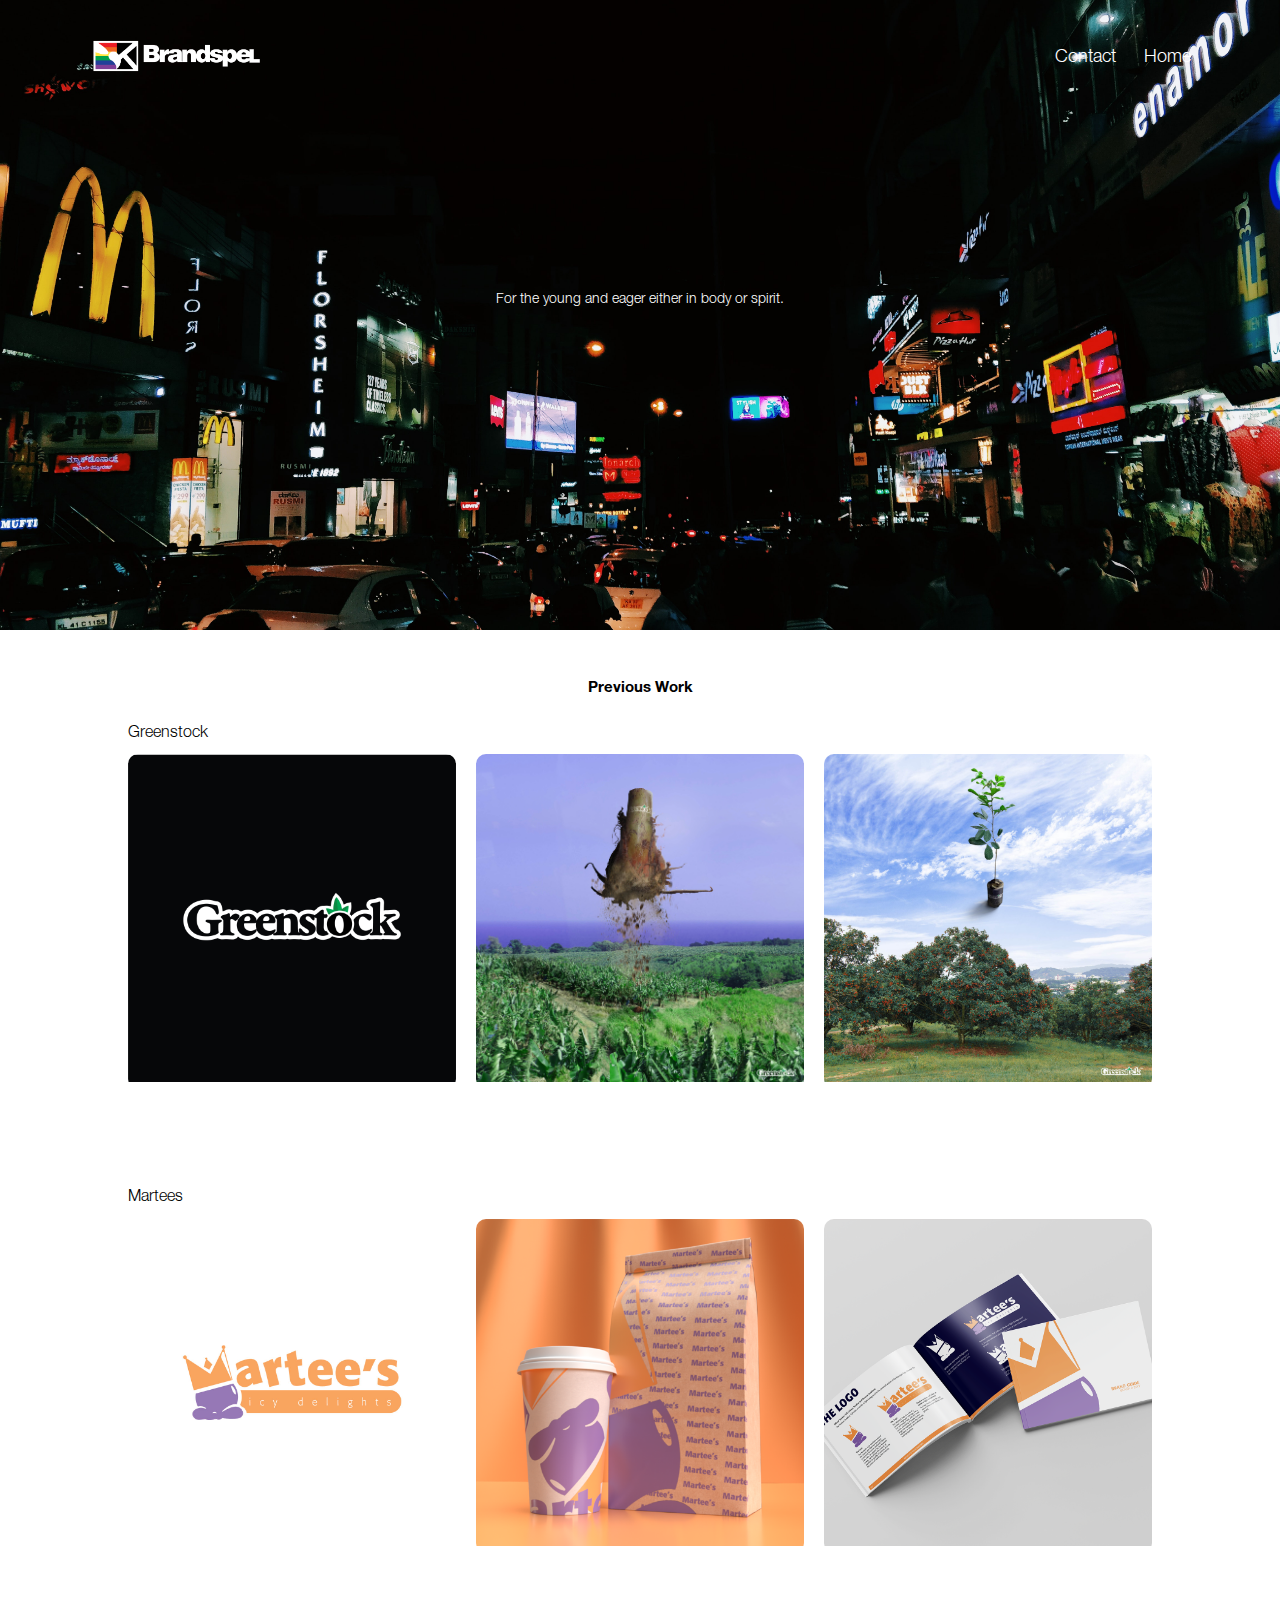
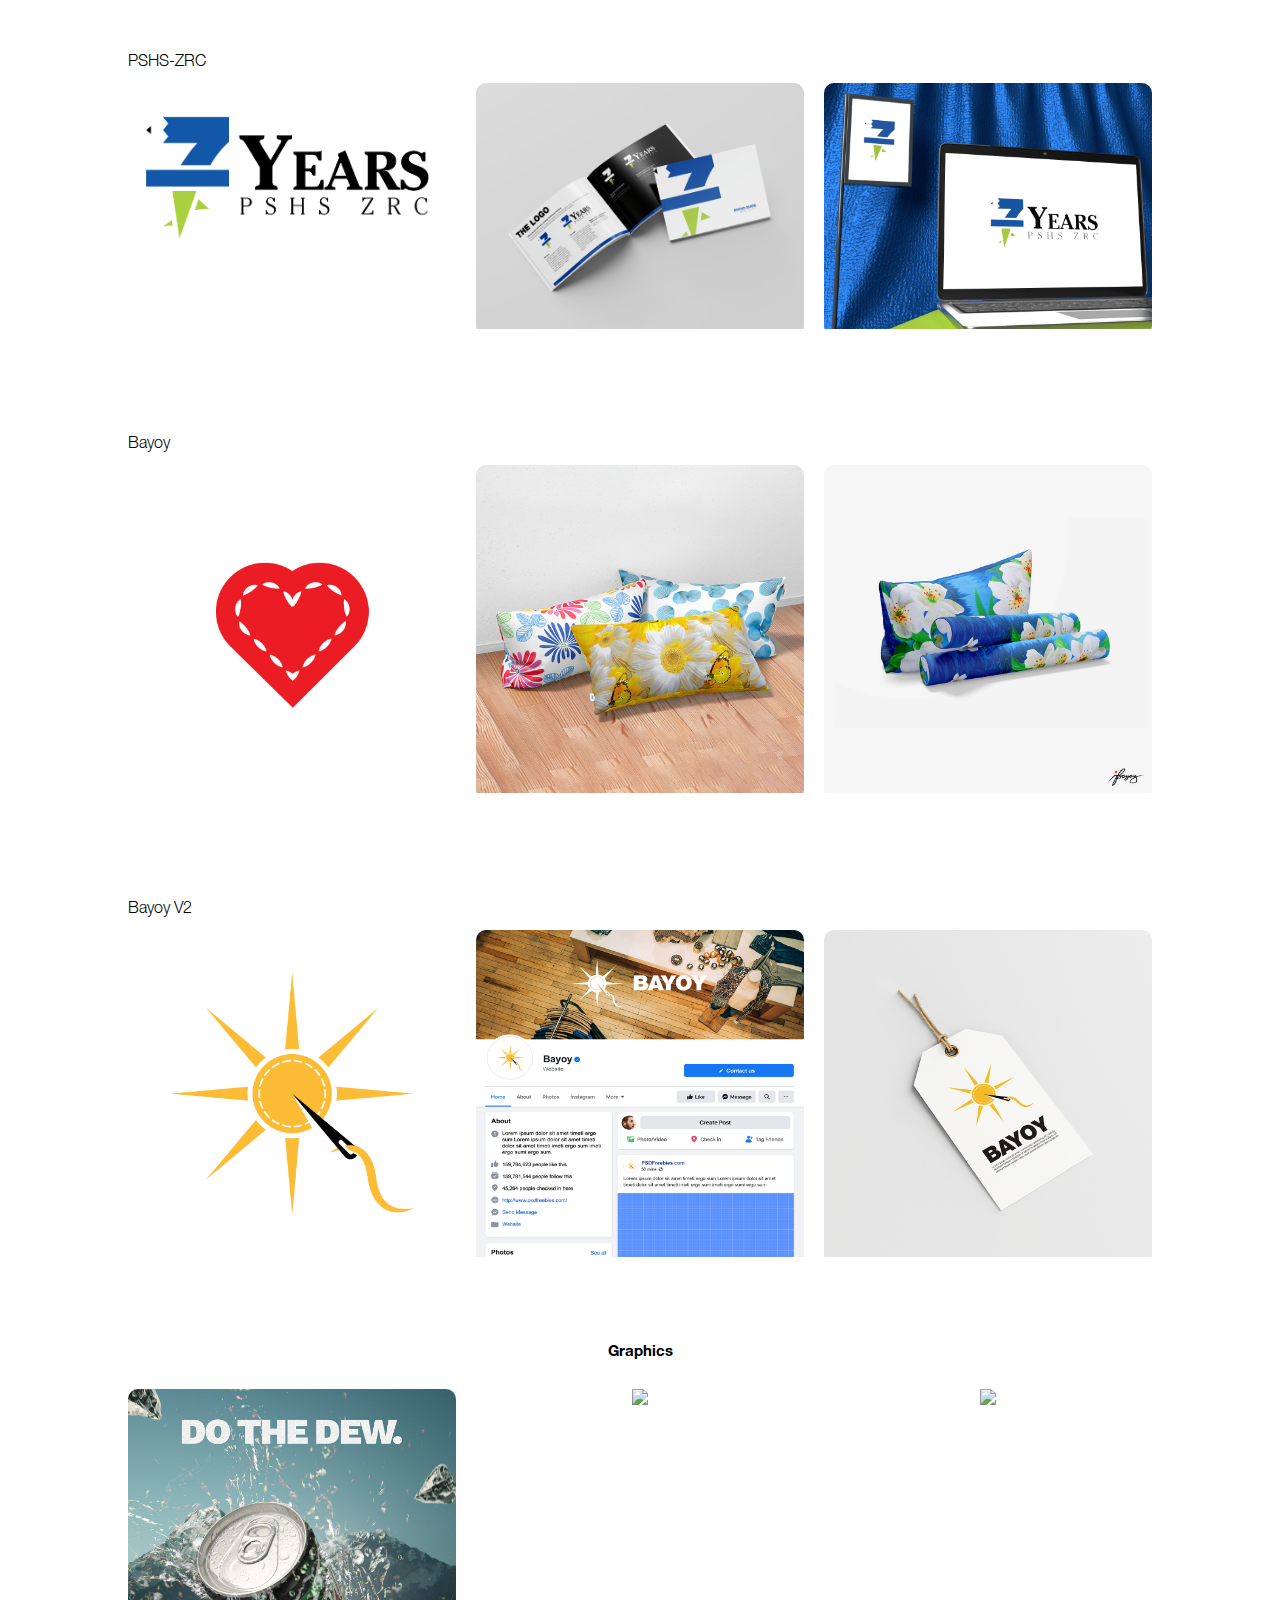
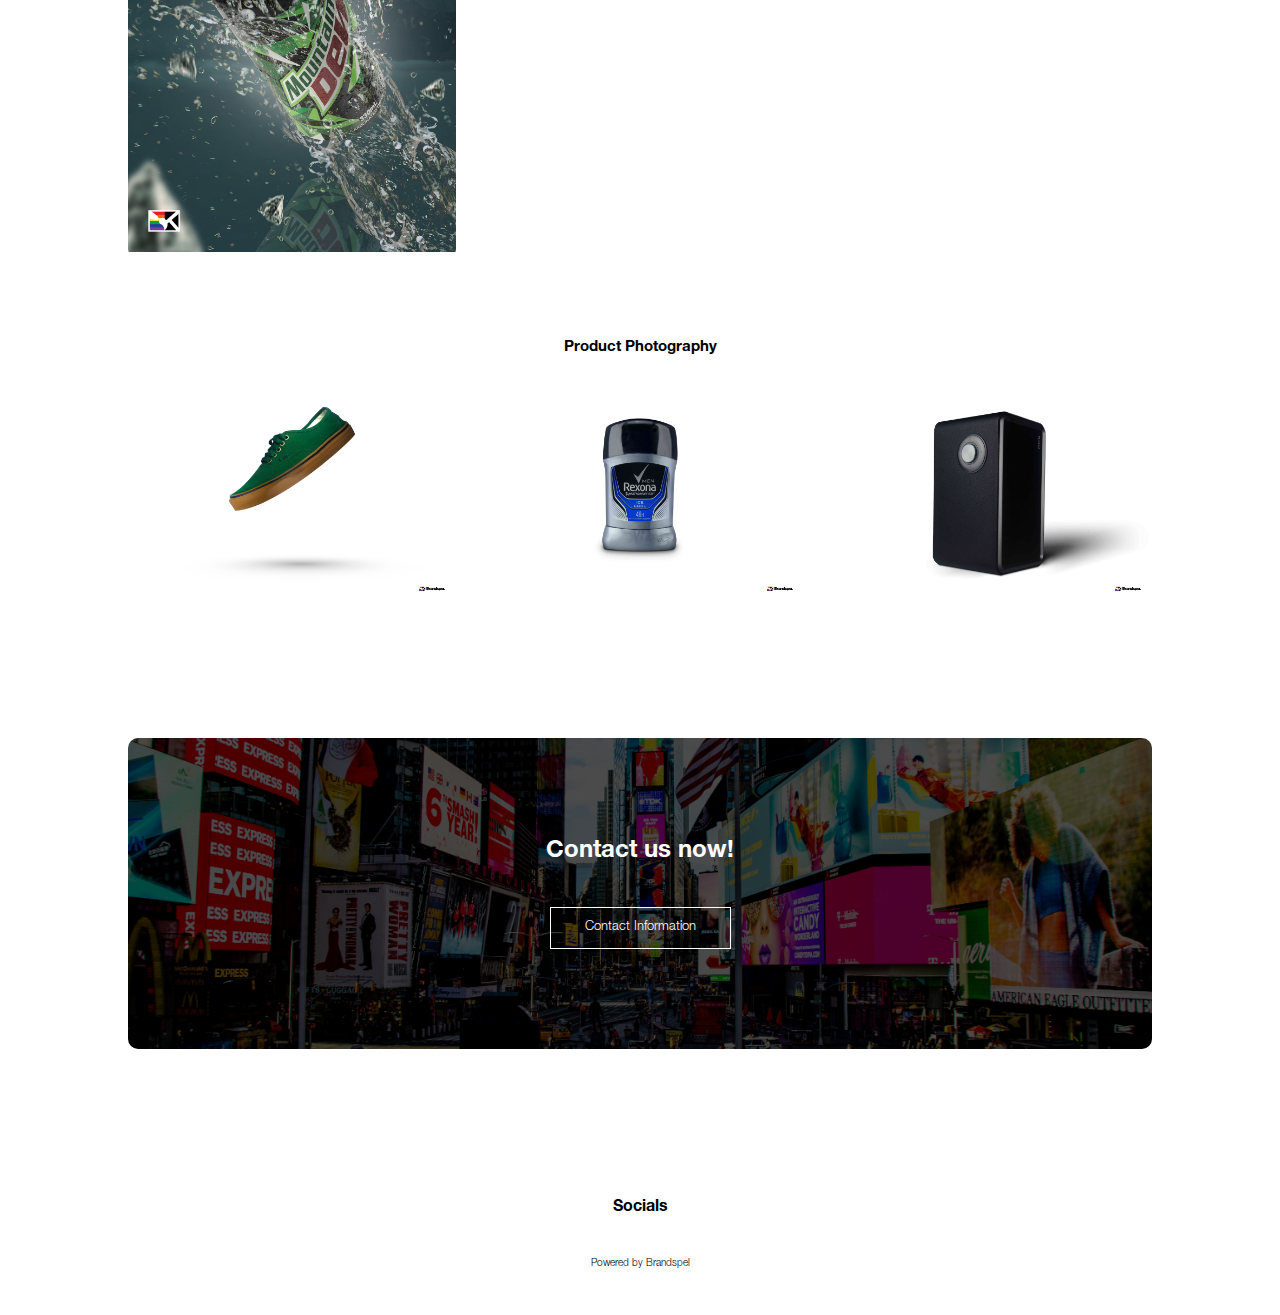
==== index.html @ d83df608 "Update index.html" ====
<!DOCTYPE html>
<html>
  <head>
    <meta name="viewport" content="with=devic e=width, initial-scale=1.0 " />
    <title>Brandspel</title>
    <link
      rel="stylesheet"
      href="https://use.fontawesome.com/releases/v5.8.1/css/all.css"
      integrity="sha384-50oBUHEmvpQ+1lW4y57PTFmhCaXp0ML5d60M1M7uH2+nqUivzIebhndOJK28anvf"
      crossorigin="anonymous"
    />

    <link
      rel="stylesheet"
      href="https://cdn.jsdelivr.net/npm/@fortawesome/fontawesome-free@5.15.4/css/fontawesome.min.css"
      integrity="sha384-jLKHWM3JRmfMU0A5x5AkjWkw/EYfGUAGagvnfryNV3F9VqM98XiIH7VBGVoxVSc7"
      crossorigin="anonymous"
    />

    <link rel="stylesheet" href="style.css" />
  </head>
  <body>
    <section class="header">
      <nav>
        <a href="index.html"><img src="images/brandspelLogo.png" alt="" /></a>

        <div class="nav-links" id="navLinks">
          <i class="fa fa-times" onclick="hideMenu()"></i>
          <ul>
            <li><a href="contact.html">Contact</a></li>
            <li><a href="index.html">Home</a></li>
          </ul>
        </div>
        <i class="fa fa-bars" onclick="showMenu()"></i>
      </nav>

      <div class="text-box">
        <p>For the young and eager either in body or spirit.</p>
      </div>
    </section>

    <section class="client">
      <h1>Previous Work</h1>

      <div class="title">Greenstock</div>

      <div class="row">
        <div class="work-col">
          <img src="images/clients/greenstock/Greenstock Logo 2-11.jpg" />
        </div>

        <div class="work-col">
          <img src="images/clients/greenstock/Untitled 1.jpg" />
          <div class="hov"></div>
        </div>

        <div class="work-col">
          <img src="images/clients/greenstock/Untitled 2.jpg" />
          <div class="hov"></div>
        </div>
      </div>
    </section>

    <!--------MARTEES--------->

    <section class="client">
      <div class="title">Martees</div>

      <div class="row">
        <div class="work-col">
          <img src="images/clients/martees/square.jpg" />
        </div>

        <div class="work-col">
          <img src="images/clients/martees/HERO-HERO-square.png" />
          <div class="hov"></div>
        </div>

        <div class="work-col">
          <img src="images/clients/martees/MARTEES_BRANDMANUAL-square.png" />
          <div class="hov"></div>
        </div>
      </div>
    </section>

    <section class="client">
      <div class="title">PSHS-ZRC</div>

      <div class="row">
        <div class="work-col">
          <img src="images/clients/pshszrc/Icon FullLockUp-15.png" />
        </div>

        <div class="work-col">
          <img src="images/clients/pshszrc/7thAniManual.png" />
          <div class="hov"></div>
        </div>

        <div class="work-col">
          <img src="images/clients/pshszrc/present-MAIN.png" />
          <div class="hov"></div>
        </div>
      </div>
    </section>

    <section class="client">
      <div class="title">Bayoy</div>

      <div class="row">
        <div class="work-col">
          <img src="images/clients/bayoy/160 x 1601.png" />
        </div>

        <div class="work-col">
          <img src="images/clients/bayoy/1.png" />
          <div class="hov"></div>
        </div>

        <div class="work-col">
          <img src="images/clients/bayoy/3.jpg" />
          <div class="hov"></div>
        </div>
      </div>
    </section>

    <section class="client">
      <div class="title">Bayoy V2</div>

      <div class="row">
        <div class="work-col">
          <img src="images/clients/bayoyv2/v2.png" />
        </div>

        <div class="work-col">
          <img src="images/clients/bayoyv2/web.png" />
          <div class="hov"></div>
        </div>

        <div class="work-col">
          <img src="images/clients/bayoyv2/tag.png" />
          <div class="hov"></div>
        </div>
      </div>
    </section>

    <section class="client">
      <h1>Graphics</h1>
      <div class="row">
        <div class="work-col">
          <img src="images/clients/posters/Mountain Dew Poster_SMALL.jpg.png" />
        </div>

        <div class="work-col">
          <img src="images/clients/posters/Neomes Poster.jpg" />
          <div class="hov"></div>
        </div>

        <div class="work-col">
          <img src="images/clients/posters/Cloud 9.png" />
          <div class="hov"></div>
        </div>
      </div>
    </section>

    <section class="client">
      <h1>Product Photography</h1>

      <div class="row">
        <div class="work-col">
          <img src="images/clients/product photography/Levis Shoes.png" />
        </div>

        <div class="work-col">
          <img src="images/clients/product photography/RexonaDeoderant.jpg" />
          <div class="hov"></div>
        </div>

        <div class="work-col">
          <img src="images/clients/product photography/Speaker.jpg" />
          <div class="hov"></div>
        </div>
      </div>
    </section>

    <!--------MARTEES--------->
    <section class="cta">
      <h2>Contact us now!</h2>
      <a href="contact.html" class="hero-btn"> Contact Information </a>
    </section>

    <!--------FOOTER--------->
    <section class="footer">
      <h4>Socials</h4>

      <div class="icons">
        <i class="fab fa-facebook"></i>
        <i class="fab fa-twitter"></i>
        <i class="fab fa-instagram"></i>
        <i class="fab fa-linkedin"></i>
      </div>
      <p>Powered by Brandspel</p>
    </section>

    <!--------JAVA SCRIPT--------->
    <script>
      var navLinks = document.getElementById("navLinks");
      function showMenu() {
        navLinks.style.right = "0px";
      }
      function hideMenu() {
        navLinks.style.right = "-200px";
      }
    </script>
  </body>
</html>
---- style.css ----
@font-face {
    font-family: 'SFPro';
    src: url(fonts/SF-Pro-Display-Ultralight.otf) format('opentype');
    font-weight: ultralight;
}

@font-face {
    font-family: 'helvetica-neue';
    src: url(fonts/helveticaneue/HelveticaNeueLTPro-Lt.otf) format('opentype');
    font-weight: light;
}

@font-face {
    font-family: 'helvetica-neue';
    src: url(fonts/helveticaneue/HelveticaNeueLTPro-Bd.otf) format('opentype');
    font-weight: bold;
}

*{
    margin: 0;
    padding: 0;
    font-family: 'helvetica-neue'; 
    
}

.header{
    min-height: 70vh;
    width: 100%;
    background-image: url(images/muskan-gohrani-yiAcnRIAO1Q-unsplash.jpg);
    background-position:center;
    background-size: cover;
    position: relative;
    font-family: 'SFPro', sans-serif;
    font-weight: ultralight;

}  

nav{
    display: flex;
    padding: 2% 6%;
    justify-content: space-between;
    align-items: center;
    
}

nav img{
     width: 200px;
}

.nav-links{
    flex: 1;
    text-align: right;
}

.nav-links ul li{
    list-style: none;
    display: inline-block;
    padding: 8px 12px;
    position: relative;
}


.nav-links ul li a{
    color: #fff;
    text-decoration: none;
    font-size: 2.0vh;
}

.nav-links ul li::after{
    content:'';
    width: 0%;
    height: 2px;
    background: #f44336;
    display: block;
    margin: auto;
    transition: 0.5s; 
}

.nav-links ul li:hover::after{  
    width: 100%; 
}

.text-box{
    width: 90%;
    position: absolute;
    top: 50%;
    left: 50%;
    transform: translate(-50%, -50%); 
    text-align: center;
    color: #fff;

}

.text-box p{
    margin: 10px 0 40px;
    font-size: 14px;
    color: #fff;
    font-family: 'helvetica-neue';
    font-weight: light;
}

.image-panels{
    width: 90%;
    position: relative;
    top: 50%;
    left: 50%;
    transform: translate(-50%, -50%); 

    font-family: 'helvetica-neue';
    font-weight: light;
    color: #fff;
}


/*------FOR SMALL DEVICES-------*/

nav .fa{
    display:none;
}
@media(max-width: 700px){ 

    .text-box p{ 
        margin: 10px 0 40px;
        font-size: 14px;
        color: #fff;
        font-weight: light;
    }

    .client h1{
        font-size: 15px;
            
    }

    .title{
        font-size: 14px;
    }
     
    .nav-links ul li{
        display: block;
    }

    .nav-links{
        position: fixed;       
        background: rgb(0, 0, 0); 
        height: 100vh;
        width: 200px; 
        top: 0;
        right: -200px;
        text-align: left;
        z-index: 2;
        transition: 0.5s;
    }

    nav .fa{
        display: block;
        color: #fff;
        margin: 10px;
        font-size: 22px;
        cursor: pointer;
    }
     
    .nav-links ul{
        padding: 30px;
        
    }

} 

.course{
    width: 80%;
    margin:auto;
    text-align: center;
    padding-top: 100px;
}

h1{
 font-size: 15px;
 font-weight: bold;   
 margin-bottom: 3vh;
}

p{
    color: #fff;
    font-size: 14px;
    font-weight: 300;
    line-height: 22px;
    padding: 10px;
}

.row{
    
    margin-top: 1%;
    display: flex;
    justify-content: space-between;
    width: 100%;

}

.course-col{
    flex-basis: 30%;
    background: #fff3f3;
    border-radius: 10px;
    margin-bottom: 6%;
    padding: 20px 12px;
    box-sizing: border-box;
}

/*
.course-col:hover{
    box-shadow: 0 0 20px 0px rgba(0, 0, 0, 0.2);
}
*/

@media(max-width: 700px){
    .row{
        flex-direction: column;

    }
}

.client{
    width:80%;
    margin: auto;
    text-align: center;
    padding-top: 50px;
    
    
}


.work-col{
    
    flex-basis: 32%;
    border-radius: 10px;
    margin-bottom: 30px;
    
    overflow: hidden; 
    vertical-align: middle;
    object-fit:scale-down;
}

.work-col img{
    
    min-height: 20vh;
    width: 100%;
    object-fit: scale-down;
    
}

.work-col img:after{
    display: block;
    padding-bottom: 100%;
}
 
.work-col:hover{
    transform:scale(1.3);
    z-index:2;
    display: block;
    box-shadow: 0 0 20px 0px rgba(0, 0, 0, 0.4);
    transition: 0.5s ease;
}


/*
.hov{
    background: transparent;
    height: 100%;
    width: 100%;
    position: absolute;
    top: 0;
    left: 0;
    transition: 0.5s ease;
}


.hov:hover{ 
    background: rgba(126, 255, 124, 0.7);
}   
*/

/*------MARTEES------*/

.martees{
    width: 80%;
    margin: auto;
    text-align: center;
    padding-top:30px;
}

.title{
    text-align:left;
    margin-top: 2%;
}

/*------CALL TO ACTION-------*/
.cta{
    margin: 100px auto;
    width: 80%;
    background-image: linear-gradient(rgba(0,0,0,0.7),rgba(0,0,0,0.7)), url(images/2.jpg);
    background-position: center;
    background-size: cover;
    border-radius: 10px;
    text-align: center;
    padding: 100px 0;
}

.cta h2{
     margin-bottom: 40px;
     padding:  0;
     color: #fff;

}

@media(max-width: 700px){
    .cta h1{
        font-size: 20px; 
    }
}

/*------FOOTER-------*/

.footer{
    width: 100%;
    text-align: center;
    padding: 30px 0;
}

.footer p{
    font-size:10px;
    color: black;
}
.footer h4{
    margin-bottom:25px;
    margin-top: 20px;
    font-weight: 600;
    color: black;
}

.hero-btn{
    display: inline-block;
    text-decoration: none;
    color: #fff;    
    border: 1px solid #fff;
    padding: 12px 34px;
    font-size: 13px;
    background:transparent;
    position: relative;
    cursor: pointer;    
}

.hero-btn:hover{
    border: 1px solid #f44336;
    background:  #f44336;
    transition: 1s;
}

 .icons .fa{
    margin: 0 13px;
    cursor: pointer;
    padding: 5px;

 }


 /* CONTACT US  */

 .contact-us{
    width: 80%;
    margin: auto;
 }

 .contact-col{
    flex-basis: 48%;
    margin-bottom: 30px;
 }

 .contact-col div{
    display: flex;
    align-items: center;
    margin-bottom: 40px;
 }

 .contact-col div .fa{
    font-size: 28px;
    color: #F16522;
    margin: 10px; 
    margin-right: 30px;
 }

 .contact-col div .fab{
    font-size: 28px;
    color: #F16522;
    margin: 10px;
    margin-right: 30px;
    text-align: right;
 }

 .contact-col div h5{
    font-family: 'helvetica-neue';
    font-weight: light;
    font-size: 20px;
    margin-bottom: 5px;
 }

 .contact-col div p{
    color: black;
    padding: 0;
 } 

 .contact-us{
    margin-top: 5vh;
 }

 a{
    text-decoration: none;
    all: unset;
 }

 .link{
    left:0vh;
    bottom: 0vh;
    
 }
 .link:hover{
    transform:scale(1.5);
    z-index:3;
    display: inline-block;
    transition: .5s ease;
    color: #F16522;
    position: relative;
    left: 3vh;
    bottom: 1vh
}

.contact-col h5 a{
    color: #F16522;
    text-decoration: underline;
    text-decoration-thickness: 10%;
}
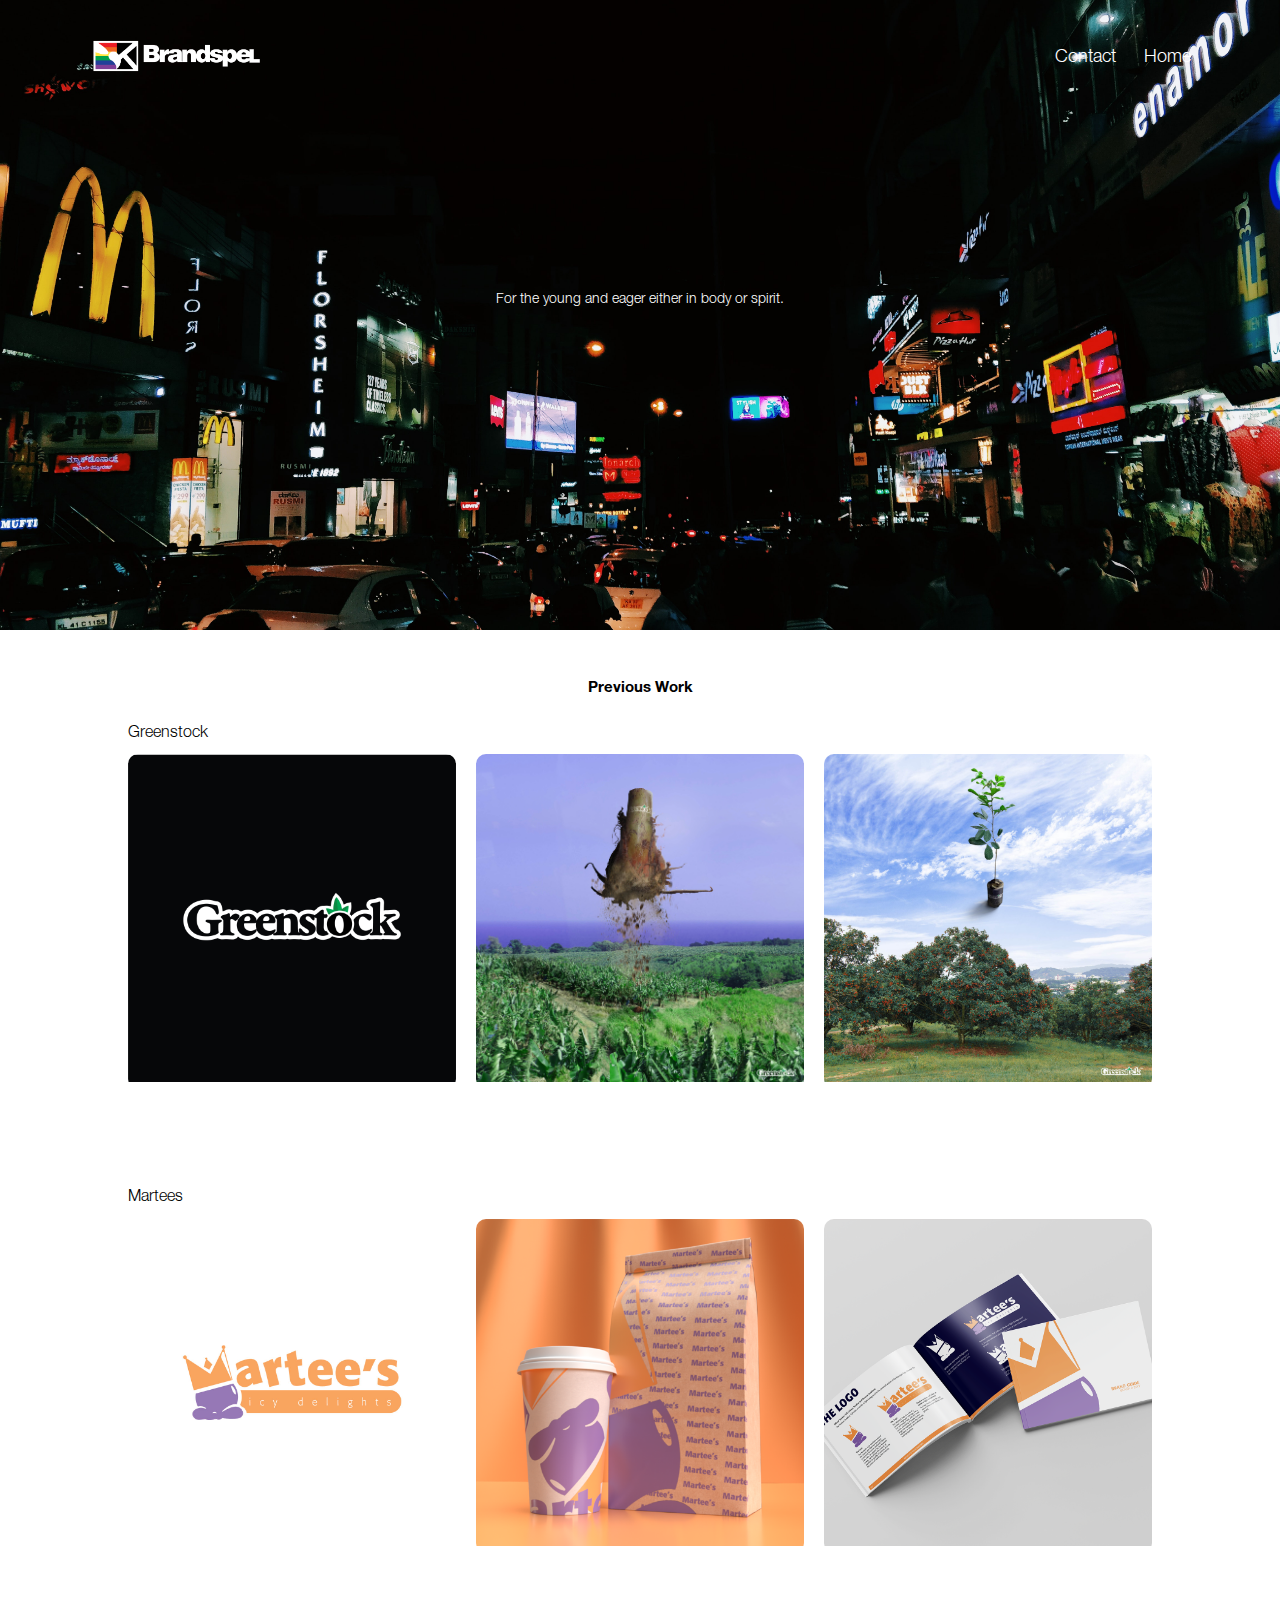
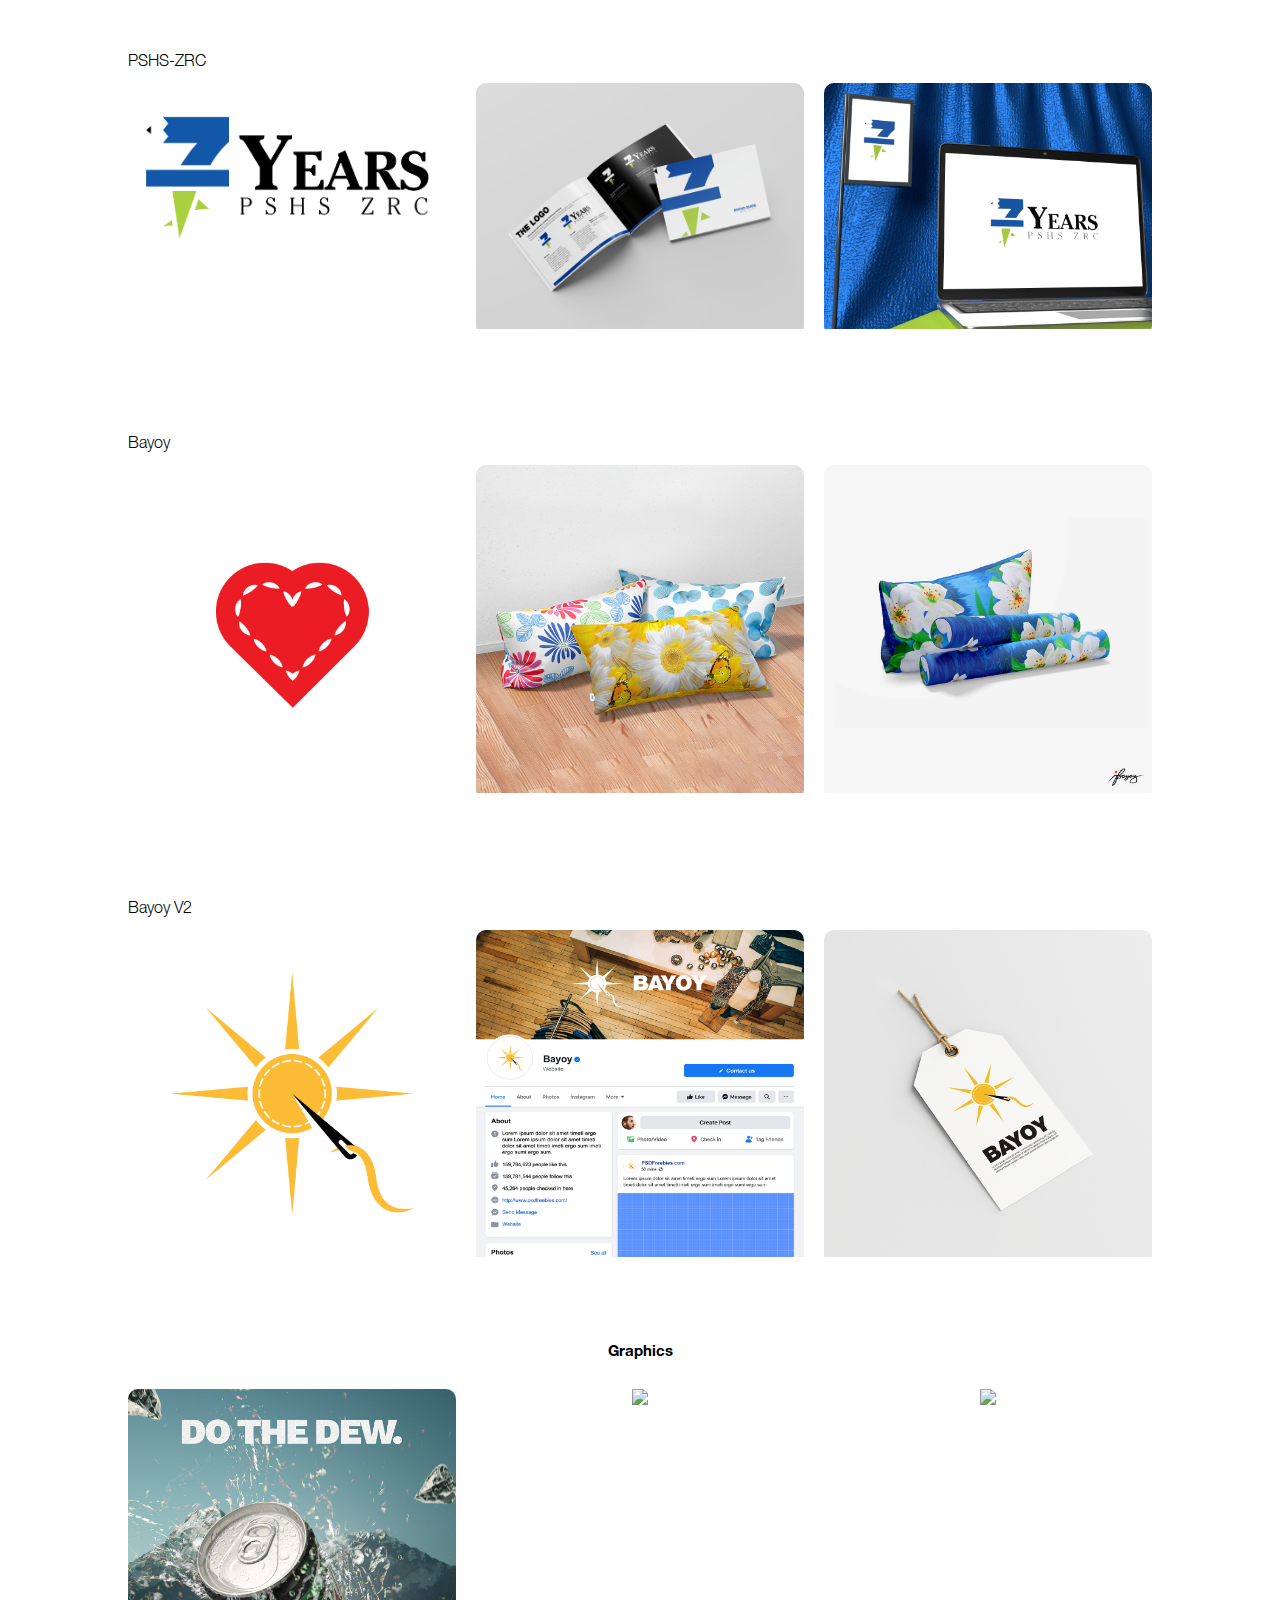
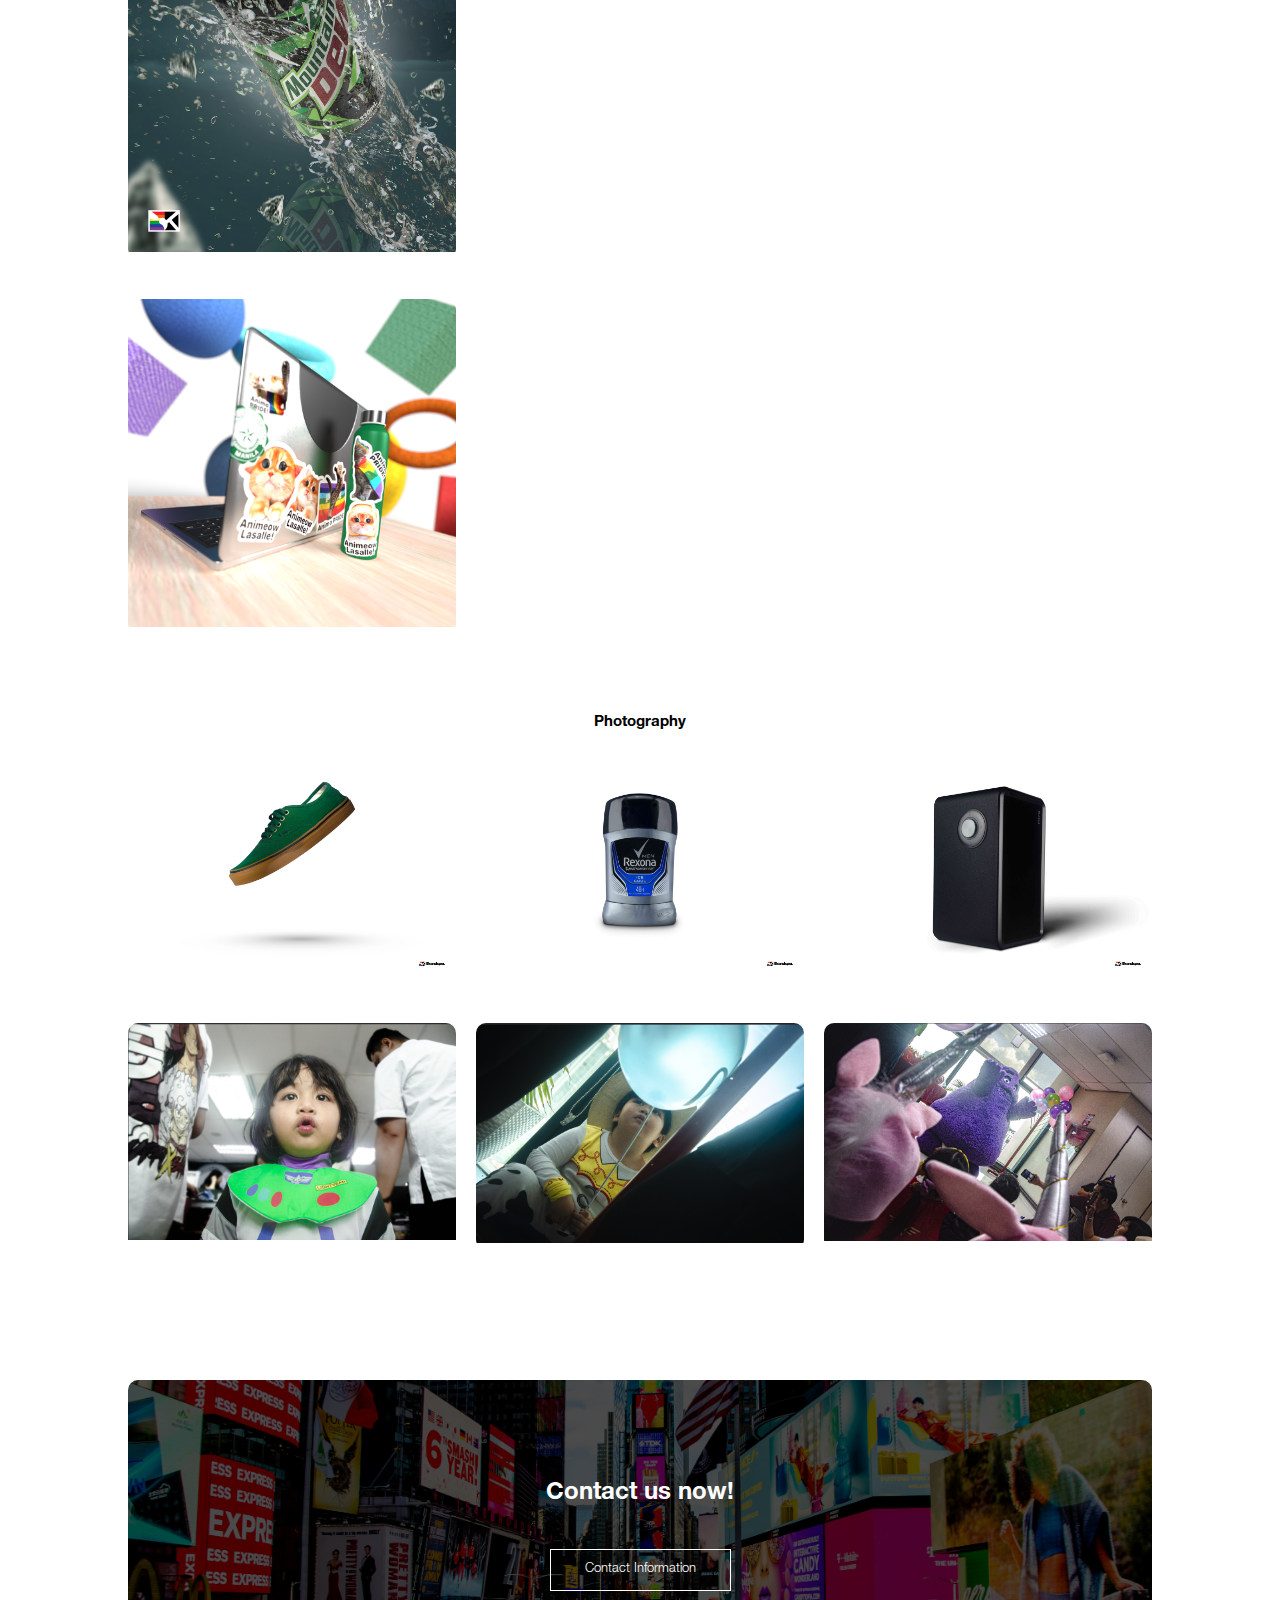
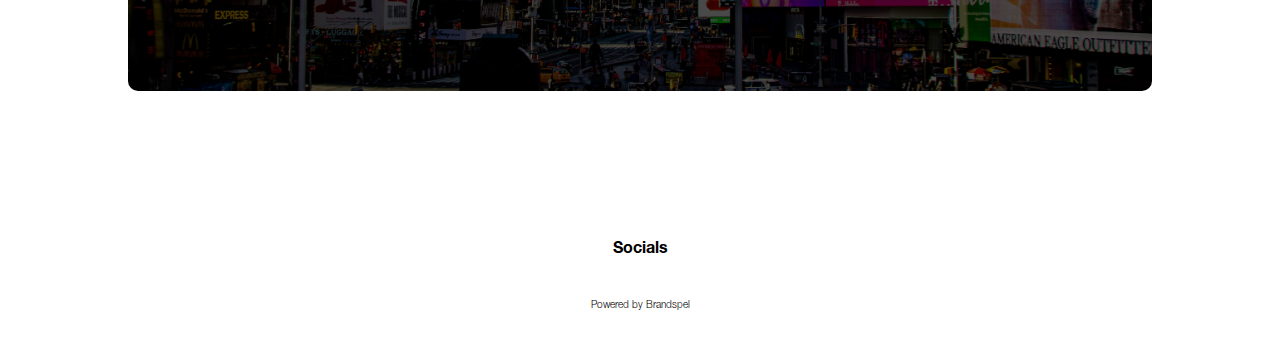
==== commit 6e5a4b1a: "Add files via upload" ====
--- a/index.html
+++ b/index.html
@@ -161,10 +161,21 @@
           <div class="hov"></div>
         </div>
       </div>
-    </section>
-
-    <section class="client">
-      <h1>Product Photography</h1>
+
+      <div class="row">
+        <div class="work-col">
+          <img src="images/clients/posters/1.png"/>
+        </div>
+        
+        
+
+      </div>
+
+
+    </section>
+
+    <section class="client">
+      <h1>Photography</h1>
 
       <div class="row">
         <div class="work-col">
@@ -181,7 +192,32 @@
           <div class="hov"></div>
         </div>
       </div>
-    </section>
+
+      <div class="row">
+        <div class="work-col">
+          <img src="images/clients/law office/1.png" />
+        </div>
+
+        <div class="work-col">
+          <img src="images/clients/law office/2.png" />
+          <div class="hov"></div>
+        </div>
+
+        <div class="work-col">
+          <img src="images/clients/law office/3.png" />
+          <div class="hov"></div>
+        </div>
+      </div>
+
+
+
+
+
+
+      
+    </section>
+
+    
 
     <!--------MARTEES--------->
     <section class="cta">
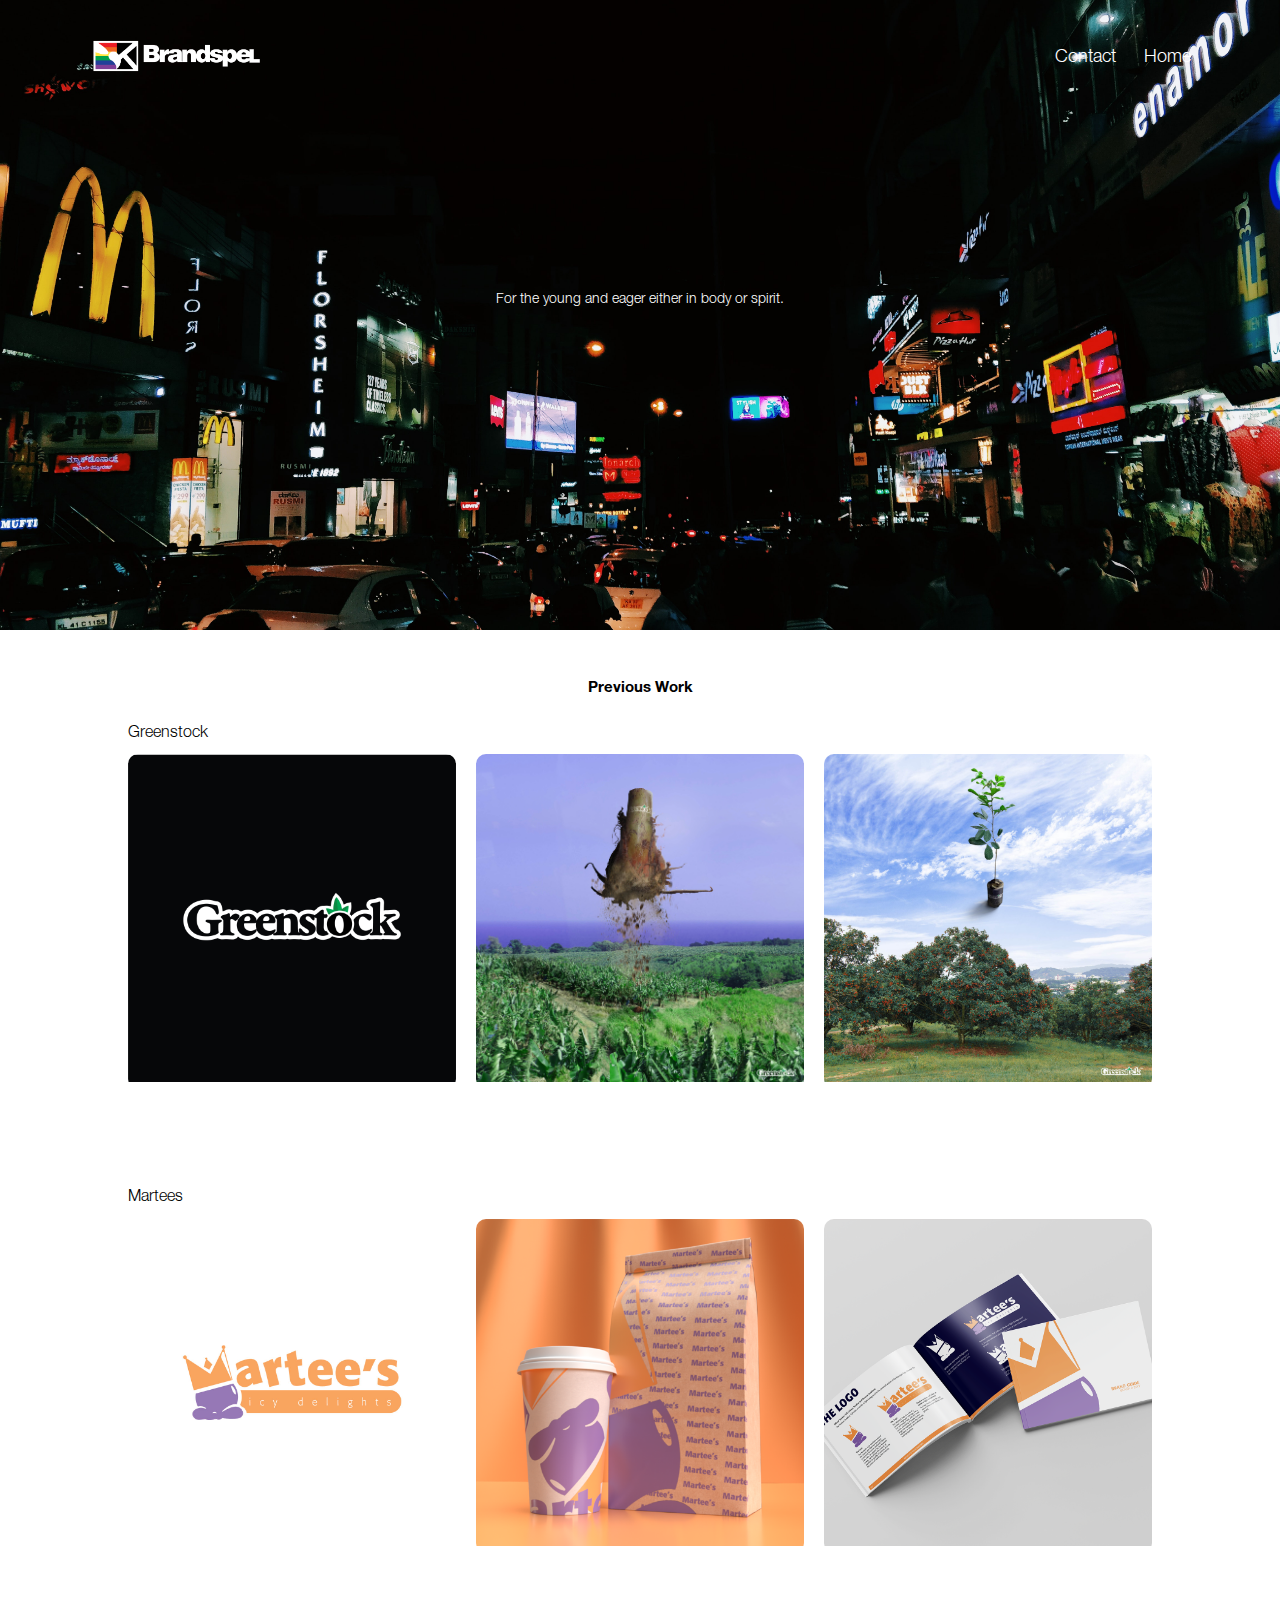
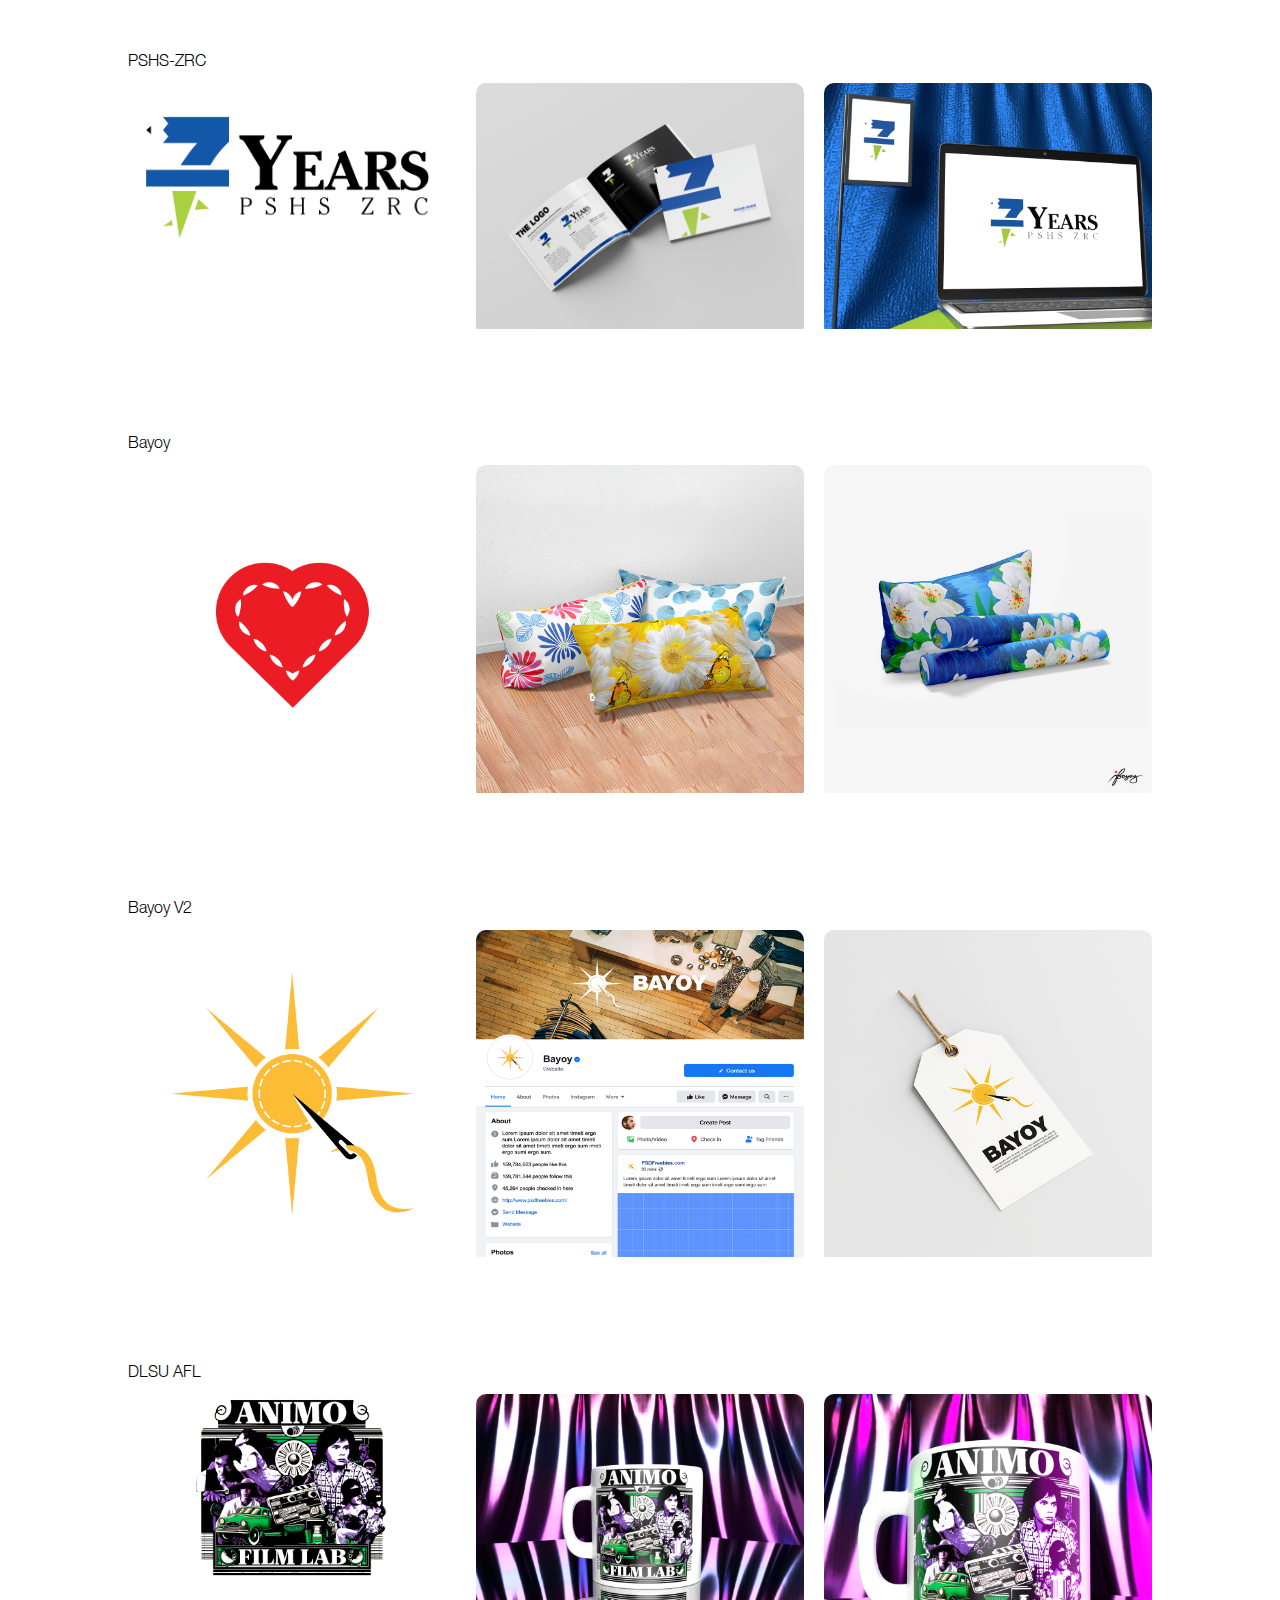
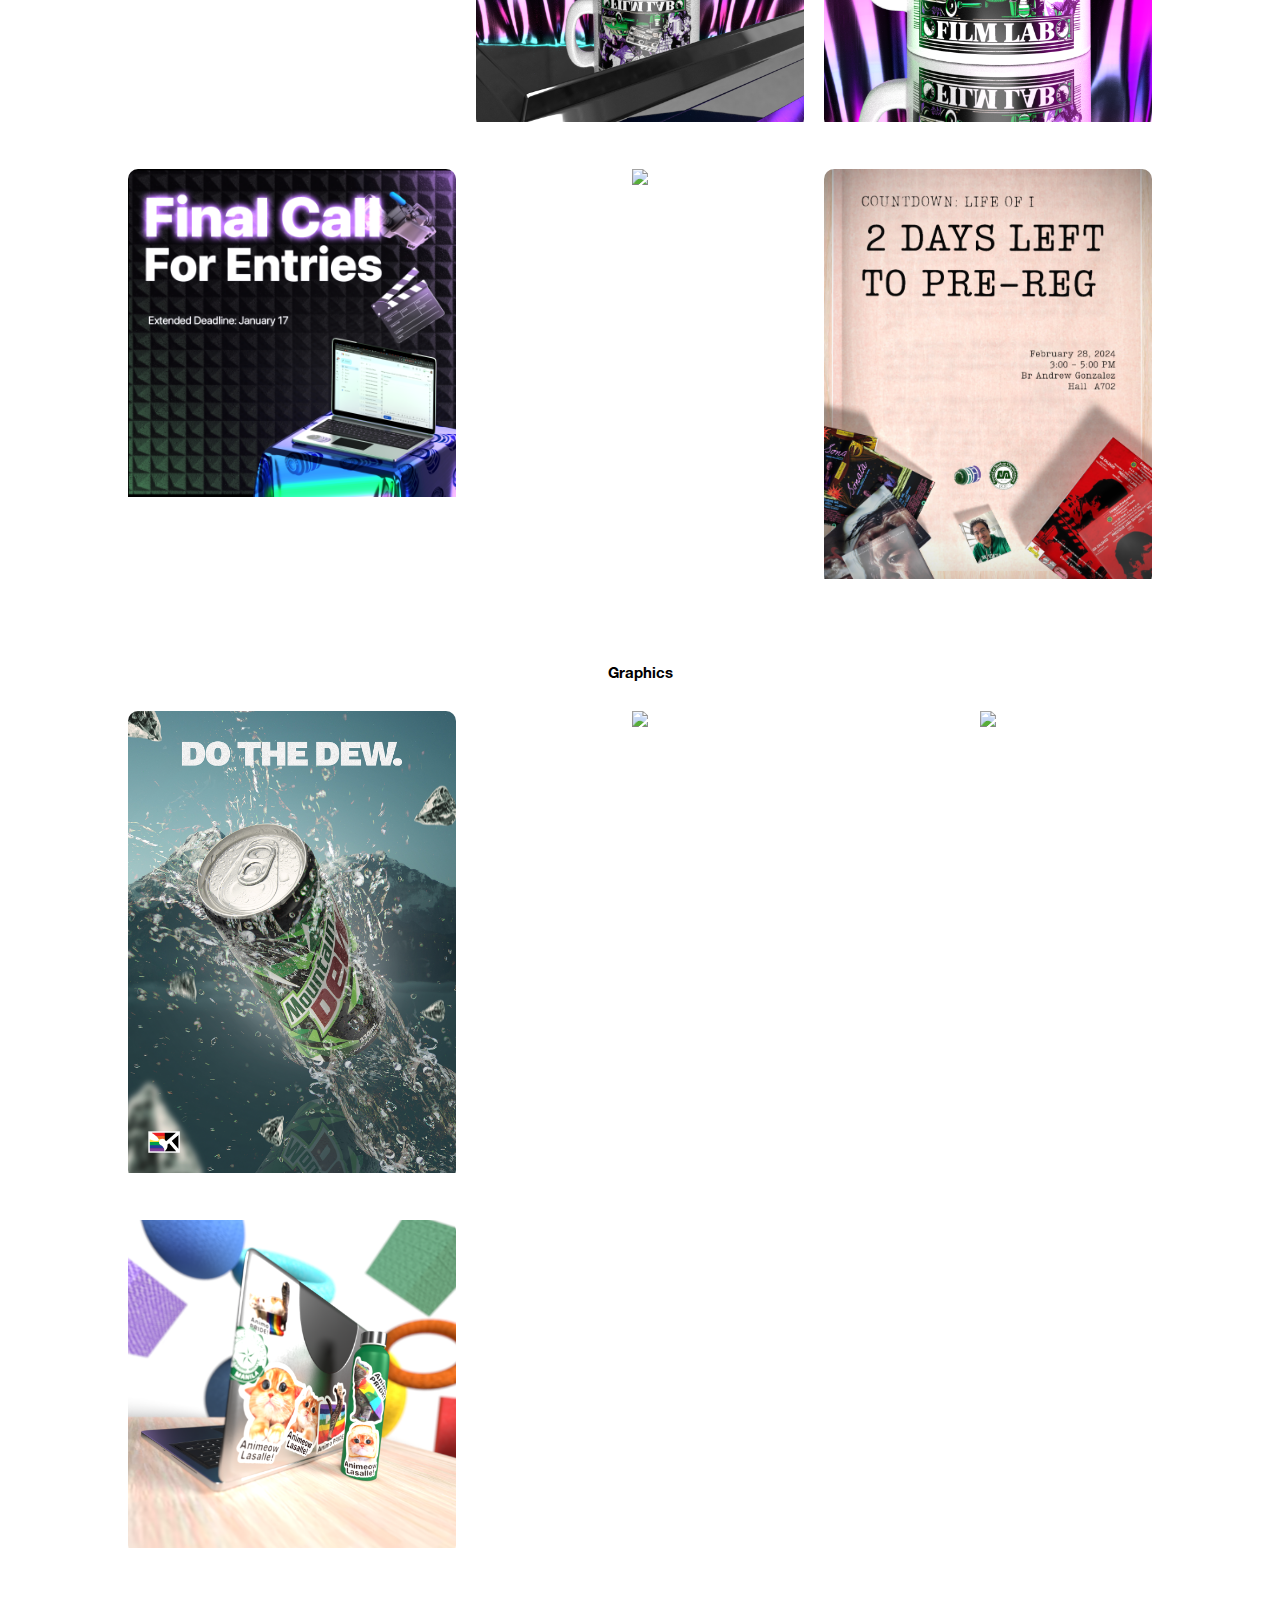
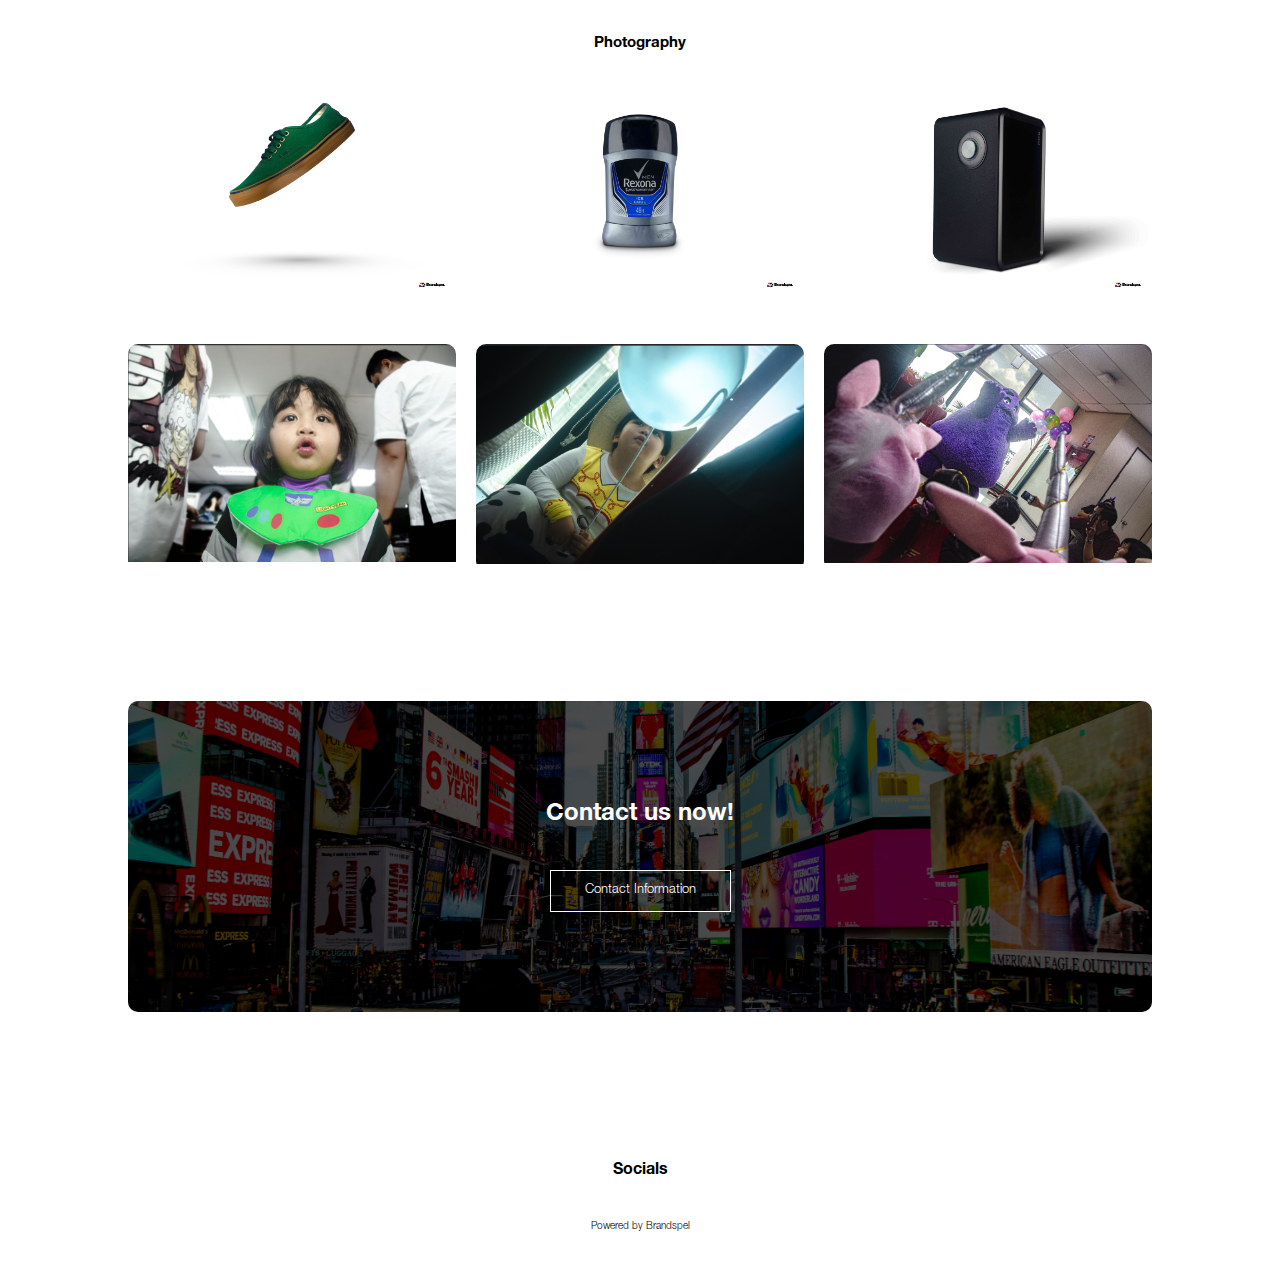
==== commit 1215d434: "Add files via upload" ====
--- a/index.html
+++ b/index.html
@@ -143,6 +143,46 @@
         </div>
       </div>
     </section>
+
+    
+    <section class="client">
+      <div class="title">DLSU AFL</div>
+
+      <div class="row">
+        <div class="work-col">
+          <img src="images/clients/dlsuafl/1.png" />
+        </div>
+
+        <div class="work-col">
+          <img src="images/clients/dlsuafl/2.png" />
+          <div class="hov"></div>
+        </div>
+
+        <div class="work-col">
+          <img src="images/clients/dlsuafl/3.png" />
+          <div class="hov"></div>
+        </div>
+      </div>
+
+      <div class="row">
+        <div class="work-col">
+          <img src="images/clients/dlsuafl/5.png" />
+        </div>
+
+        <div class="work-col">
+          <img src="images/clients/dlsuafl/4.jpg" />
+          <div class="hov"></div>
+        </div>
+
+        <div class="work-col">
+          <img src="images/clients/dlsuafl/6.jpg" />
+          <div class="hov"></div>
+        </div>
+      </div>
+
+
+    </section>
+
 
     <section class="client">
       <h1>Graphics</h1>
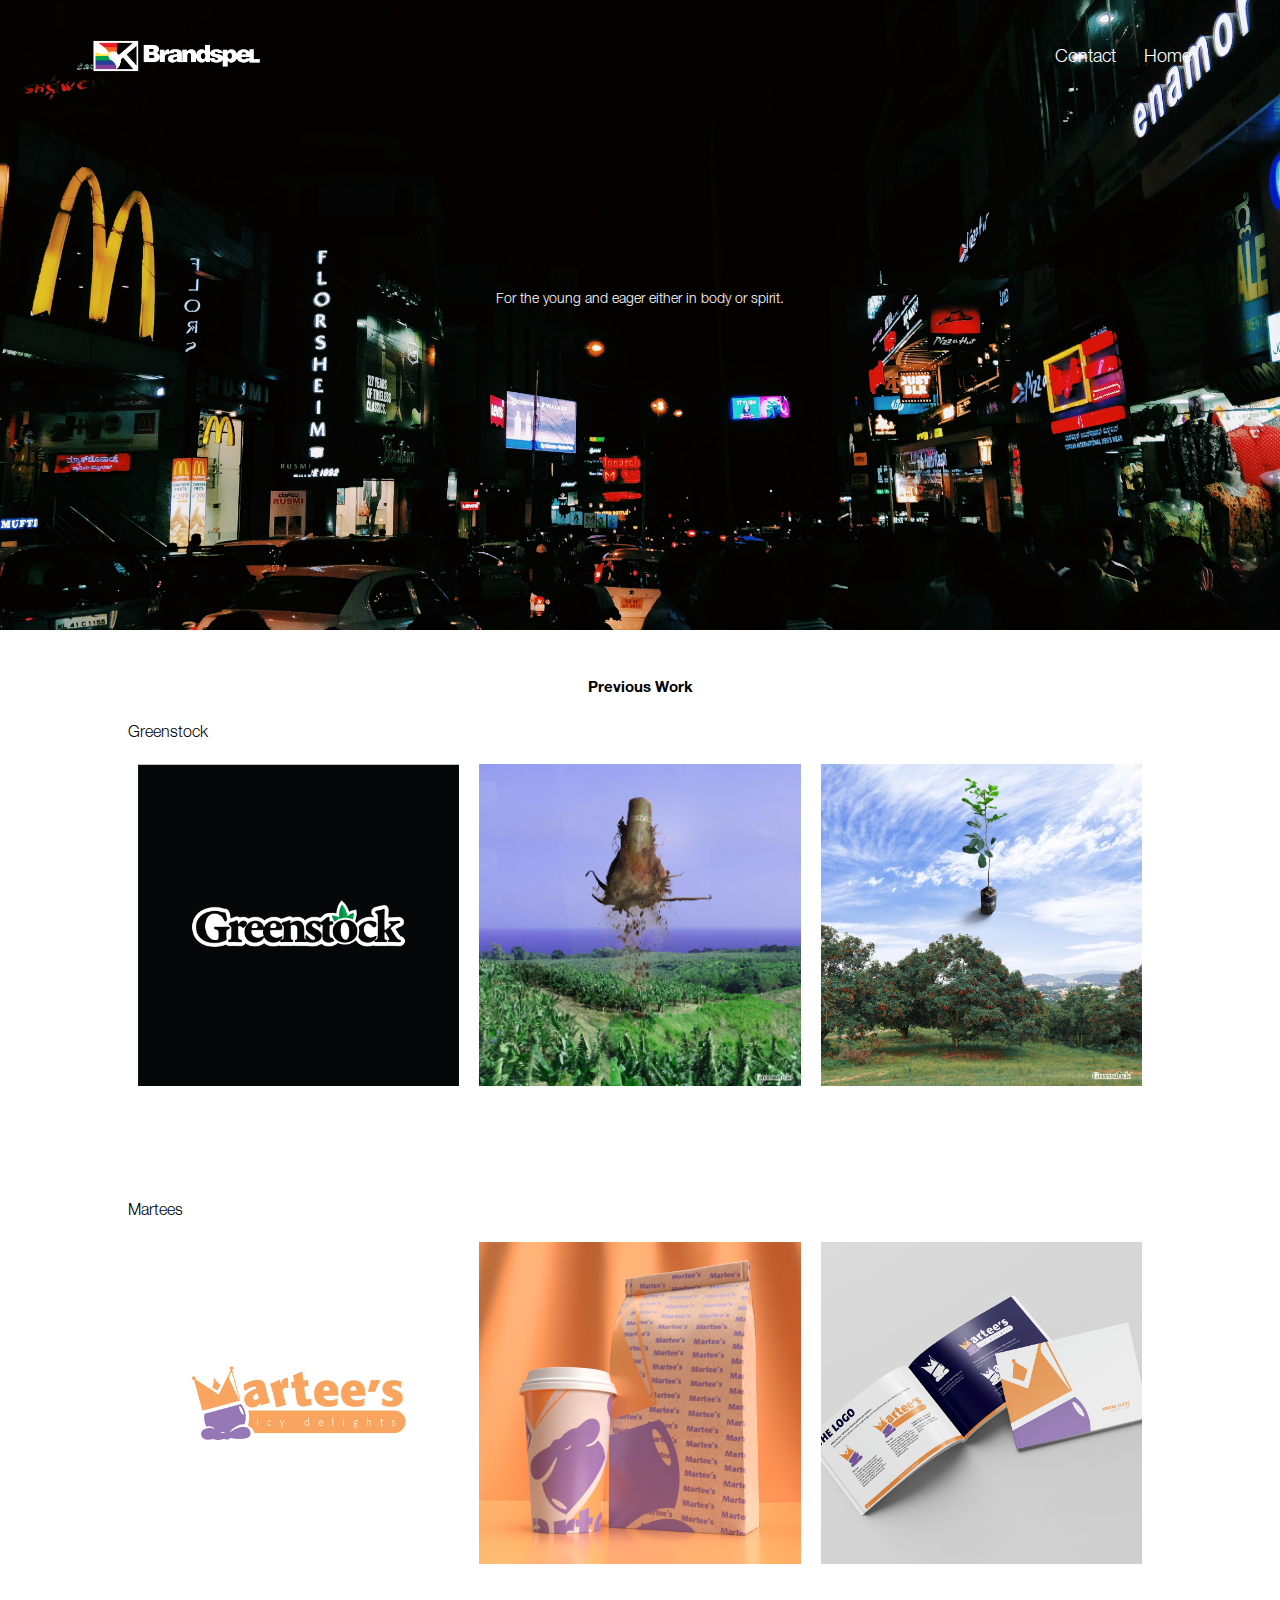
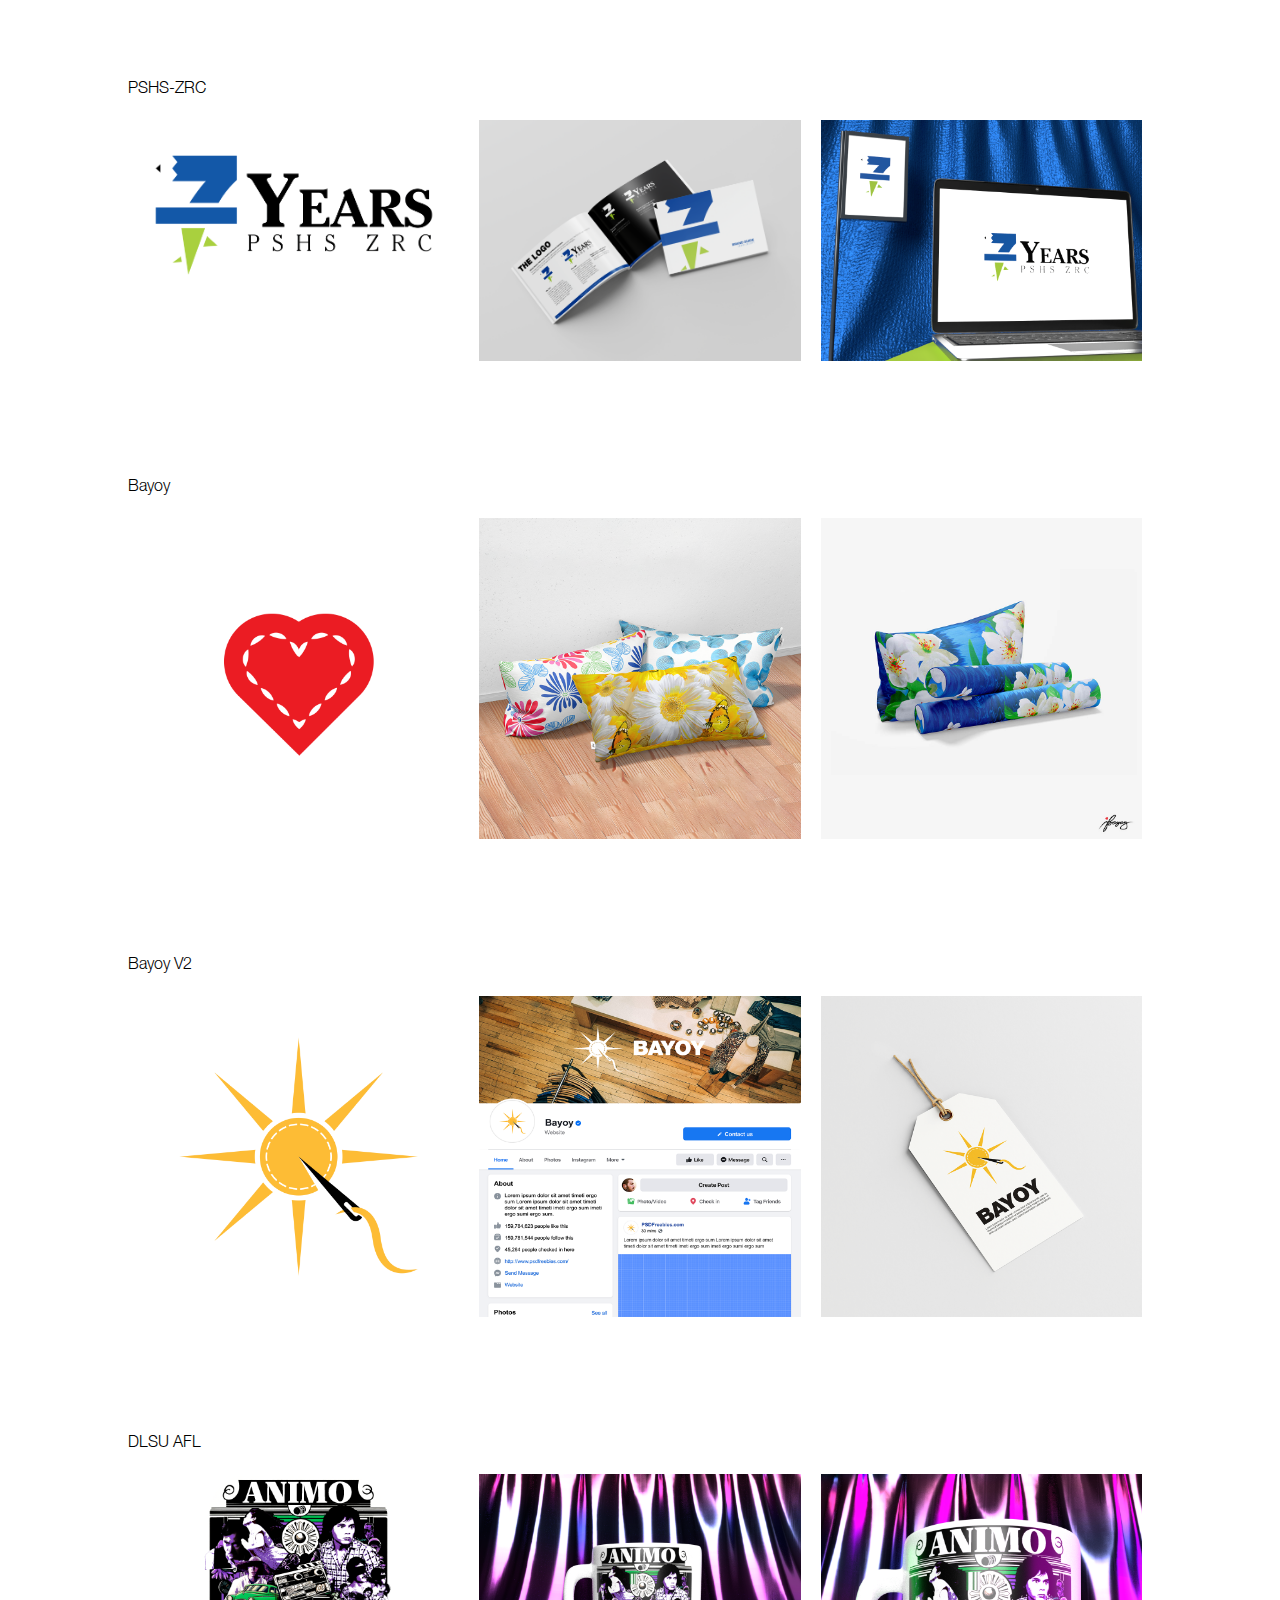
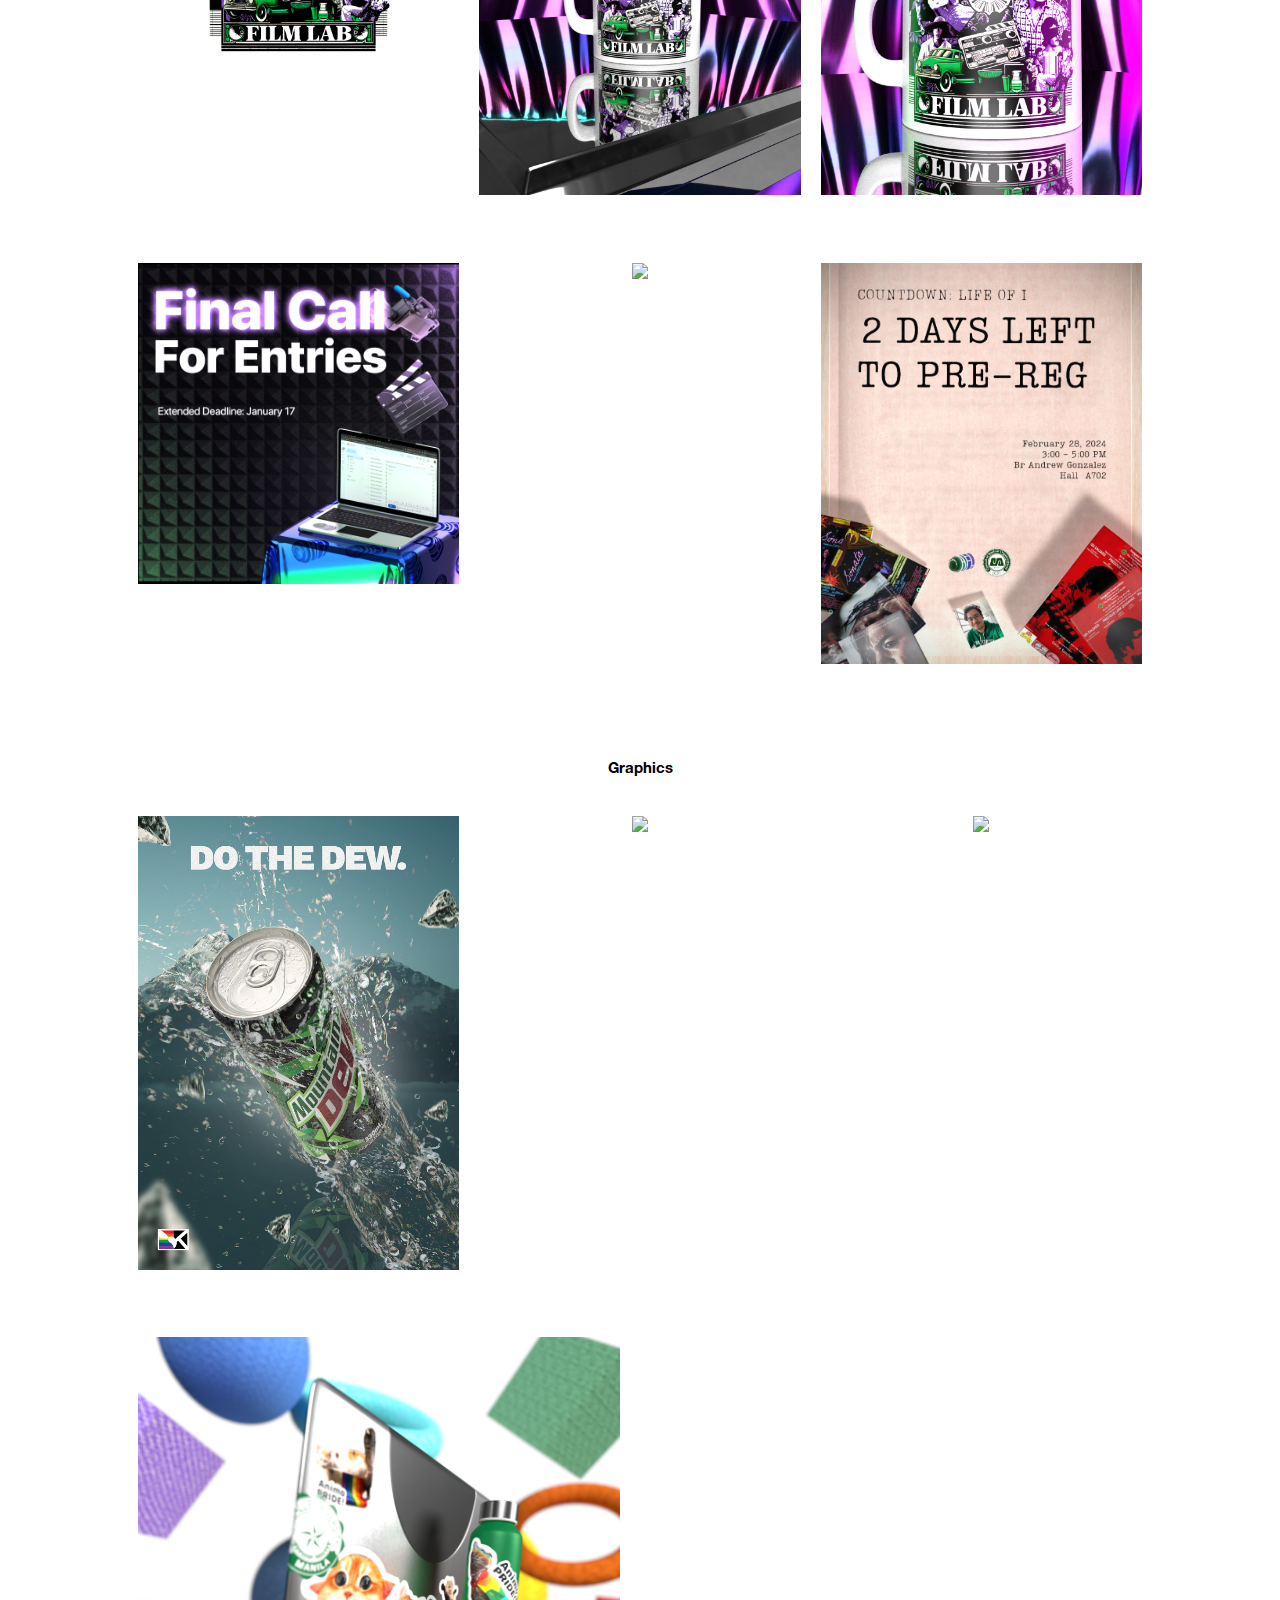
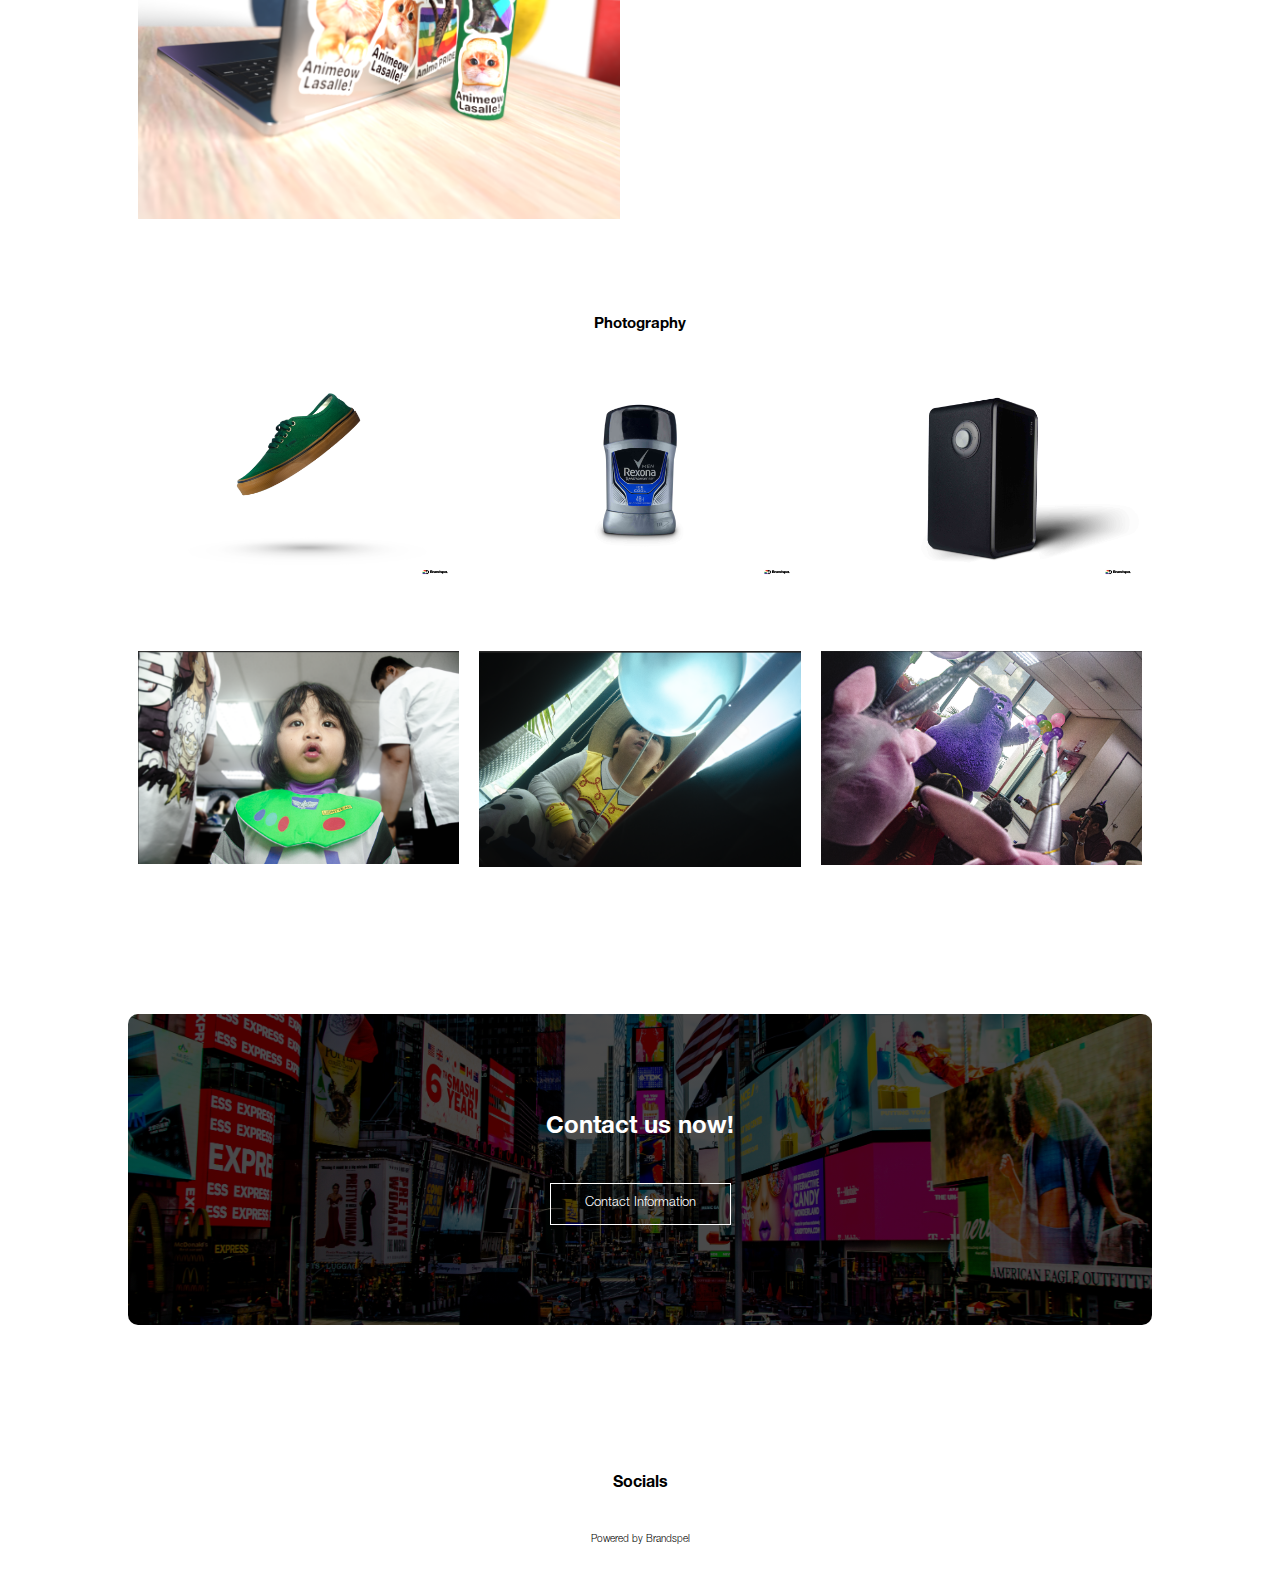
==== commit 340aac3a: "OG IMAGE" ====
--- a/index.html
+++ b/index.html
@@ -4,6 +4,8 @@
   <head>
     <meta name="viewport" content="with=devic e=width, initial-scale=1.0 " />
     <title>Brandspel</title>
+    <meta property="og:image" content="images/aflshoot/image023.jpg">
+    
     <link
       rel="stylesheet"
       href="https://use.fontawesome.com/releases/v5.8.1/css/all.css"
--- a/style.css
+++ b/style.css
@@ -15,6 +15,7 @@
     src: url(fonts/helveticaneue/HelveticaNeueLTPro-Bd.otf) format('opentype');
     font-weight: bold;
 }
+
 
 *{
     margin: 0;
@@ -52,6 +53,11 @@
     text-align: right;
 }
 
+.nav-links .merch{
+    color: black;
+
+}
+
 .nav-links ul li{
     list-style: none;
     display: inline-block;
@@ -79,6 +85,8 @@
 .nav-links ul li:hover::after{  
     width: 100%; 
 }
+
+
 
 .text-box{
     width: 90%;
@@ -180,12 +188,14 @@
 }
 
 p{
-    color: #fff;
+    color: rgb(0, 0, 0);
     font-size: 14px;
     font-weight: 300;
     line-height: 22px;
     padding: 10px;
 }
+
+
 
 .row{
     
@@ -228,15 +238,15 @@
 }
 
 
-.work-col{
-    
-    flex-basis: 32%;
+.work-col {
+    flex-basis: calc(50% - 10px); /* Calculate width to account for the gap */
+    max-width: calc(50% - 10px); /* Maximum width also accounts for gap */
+    position: relative; /* For positioning the hover effect absolutely */
+    padding: 10px; /* Adds padding around each image */
+    box-sizing: border-box; /* Includes padding in the width calculation */
     border-radius: 10px;
     margin-bottom: 30px;
     
-    overflow: hidden; 
-    vertical-align: middle;
-    object-fit:scale-down;
 }
 
 .work-col img{
@@ -259,24 +269,6 @@
     box-shadow: 0 0 20px 0px rgba(0, 0, 0, 0.4);
     transition: 0.5s ease;
 }
-
-
-/*
-.hov{
-    background: transparent;
-    height: 100%;
-    width: 100%;
-    position: absolute;
-    top: 0;
-    left: 0;
-    transition: 0.5s ease;
-}
-
-
-.hov:hover{ 
-    background: rgba(126, 255, 124, 0.7);
-}   
-*/
 
 /*------MARTEES------*/
 
@@ -304,6 +296,10 @@
     padding: 100px 0;
 }
 
+h2{
+    padding-top: 20px;
+    padding-bottom: 20px;
+}
 .cta h2{
      margin-bottom: 40px;
      padding:  0;
@@ -436,4 +432,144 @@
     color: #F16522;
     text-decoration: underline;
     text-decoration-thickness: 10%;
-}+}
+
+
+
+
+
+
+
+
+
+
+/* AFL MERCH */
+
+.aflmerch-nav .nav-links ul li a {
+    color: #000; /* Change text color to black */
+}
+
+.aflmerch-nav .nav-links ul li a:hover {
+    color: #555; /* Darker grey for hover effect */
+}
+
+
+
+.moodboard{
+    width:80%;
+    margin: auto;
+    text-align: center;
+    padding-top: 50px;
+}
+
+.video-inspo{
+    width:80%;
+    margin: auto;
+    text-align: center;
+    padding-top: 50px;
+}
+    
+.call-for-models {
+    background-color: #ffffff; /* White background */
+    padding: 20px;            /* Padding around the text */
+    margin: 20px auto;        /* Centers the section horizontally */
+    width: 80%;               /* Width of the section relative to its container */
+    max-width: 800px;         /* Maximum width to ensure readability */
+    border-radius: 8px;       /* Rounded corners */
+
+    text-align: left;         /* Text aligned to the left */
+    display: flex;            /* Using Flexbox for alignment */
+    flex-direction: column;   /* Stack children vertically */
+    justify-content: center;  /* Vertically center content */
+}
+
+.call-for-models h1, 
+.call-for-models p, 
+.call-for-models ul {
+    margin-left: auto;  /* Centers the text block horizontally */
+    margin-right: auto; /* Centers the text block horizontally */
+    text-align: left;   /* Ensures text alignment is left, overriding any other settings */
+}
+
+.call-for-models ul {
+    padding: 0;         /* Removes default padding */
+    list-style-type: none; /* Removes bullet points for a cleaner look */
+}
+
+.call-for-models li {
+    margin-bottom: 10px; /* Adds space between list items */
+}
+
+
+/* VIDEO */
+
+.video-row {
+    display: flex;
+    justify-content: center; /* Centers the video containers horizontally */
+    align-items: center; /* Aligns items vertically */
+    margin: 0 auto;
+    flex-wrap: wrap;
+}
+
+.video-work-col {
+    flex: 1 1 50%; /* Allows each video to take half of the container's width */
+    position: relative;
+    padding-top: 25%; /* Aspect ratio padding for maintaining video aspect ratio */
+    max-width: 50%;
+}
+
+.video-work-col video {
+    position: absolute;
+    top: 0;
+    left: 0;
+    width: 100%;
+    height: 100%;
+    object-fit: contain; /* Ensures video is completely visible */
+}
+
+.video-hov {
+    position: absolute;
+    top: 0;
+    left: 0;
+    width: 100%;
+    height: 100%;
+    background: rgba(0,0,0,0.3); /* Example hover effect with slight darkening */
+    opacity: 0;
+    transition: opacity 0.3s ease;
+}
+button {
+    margin-top: 5%;
+    font-weight: bold; /* Make text bold */
+    padding: 10px 20px; /* Add some padding */
+    border: 2px solid #DB3E1C; /* Solid border with a color */
+    background-color: #DB3E1C; /* Background color */
+    color: white; /* Text color */
+    font-size: 16px; /* Adjust font size */
+    border-radius: 5px; /* Rounded corners */
+    cursor: pointer; /* Pointer cursor on hover */
+    outline: none; /* Remove outline */
+    transition: transform 0.3s, box-shadow 0.3s; /* Smooth transition for transform and shadow */
+    box-shadow: 0 2px 15px rgba(0, 0, 0, 0.1); /* Subtle shadow */
+    position: relative; /* Needed for absolute positioning inside */
+    overflow: hidden; /* Ensures no overflow */
+    display: inline-block; /* Only as wide as necessary */
+}
+
+button:hover, button:focus {
+    transform: scale(1.05); /* Slightly enlarge on hover/focus */
+    box-shadow: 0 4px 20px rgba(255, 0, 170, 0.5); /* Larger shadow on hover/focus */
+}
+
+/* Animation to make the button more noticeable */
+@keyframes pulse {
+    0%, 100% {
+        box-shadow: 0 0 20px rgba(255, 0, 0, 0.7);
+    }
+    50% {
+        box-shadow: 0 0 40px rgba(247, 0, 0, 0.9);
+    }
+}
+
+button {
+    animation: pulse 2s infinite; /* Apply the pulse animation */
+}
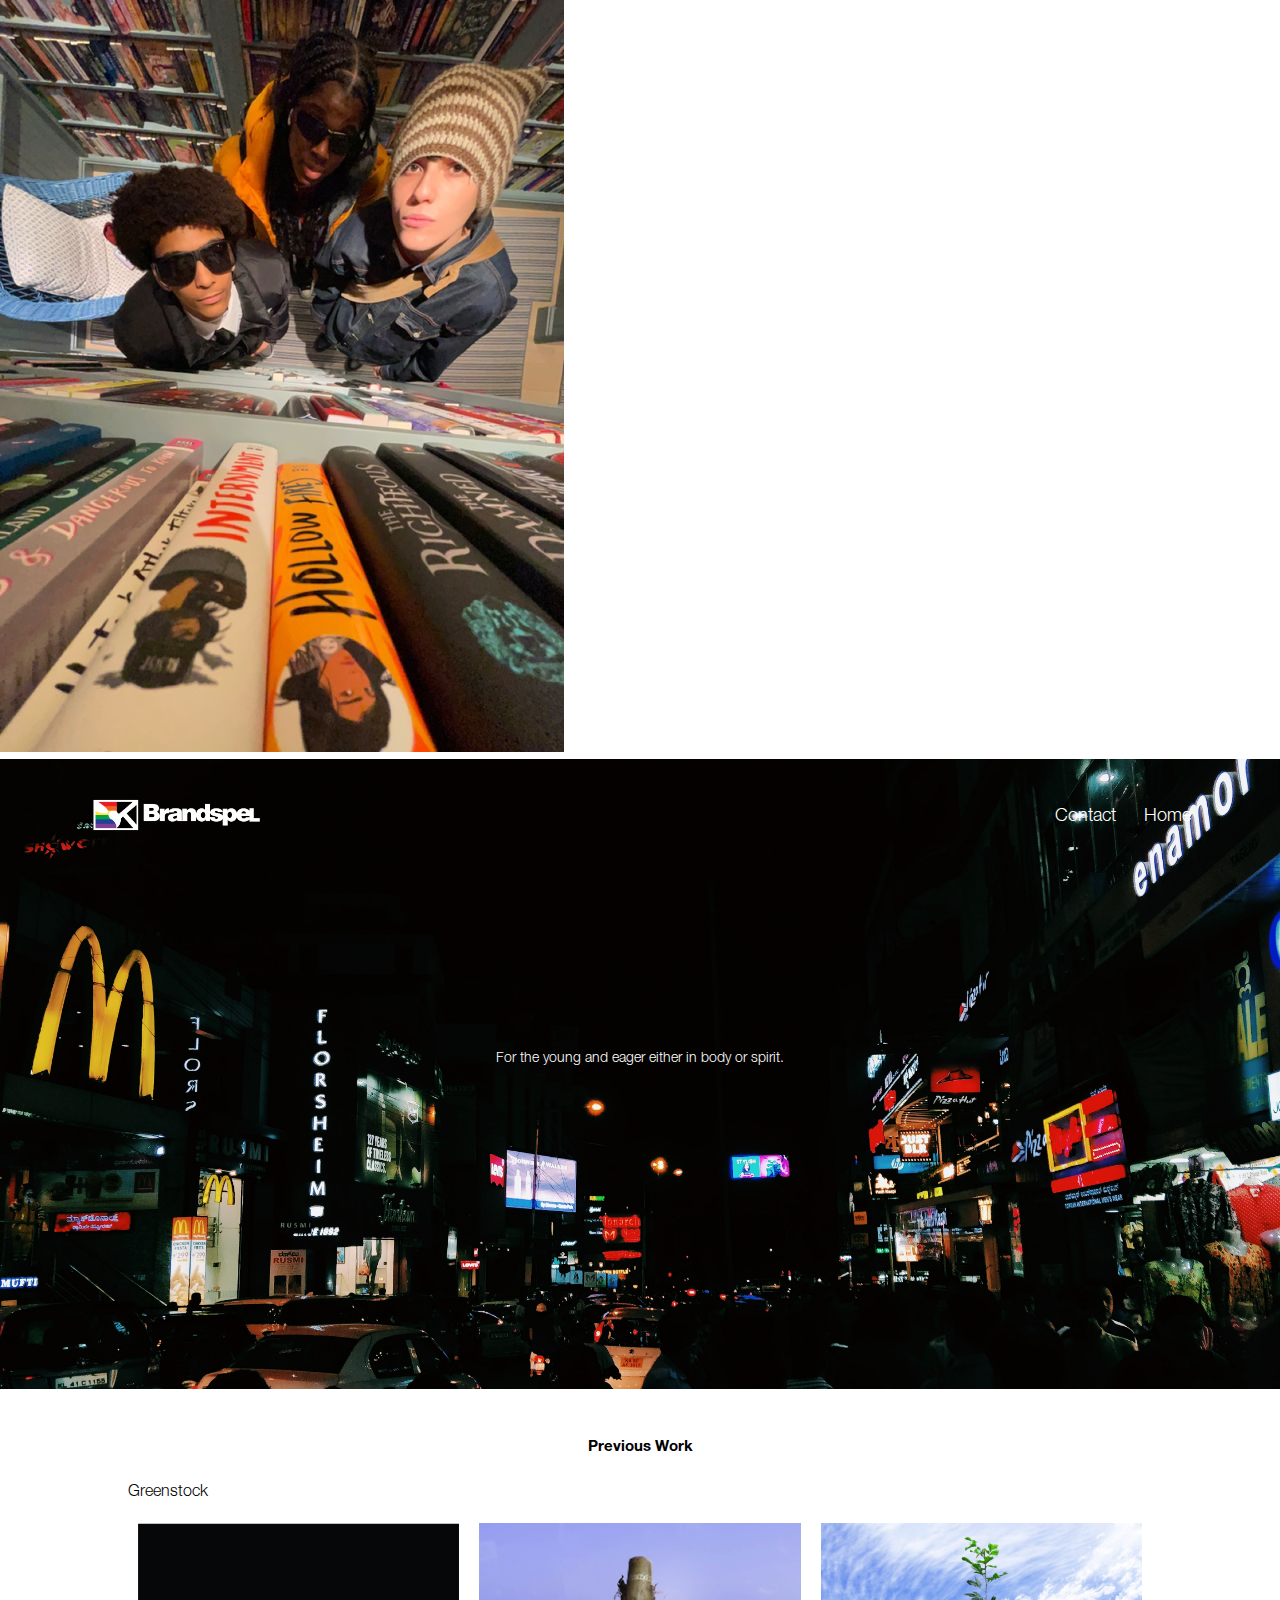
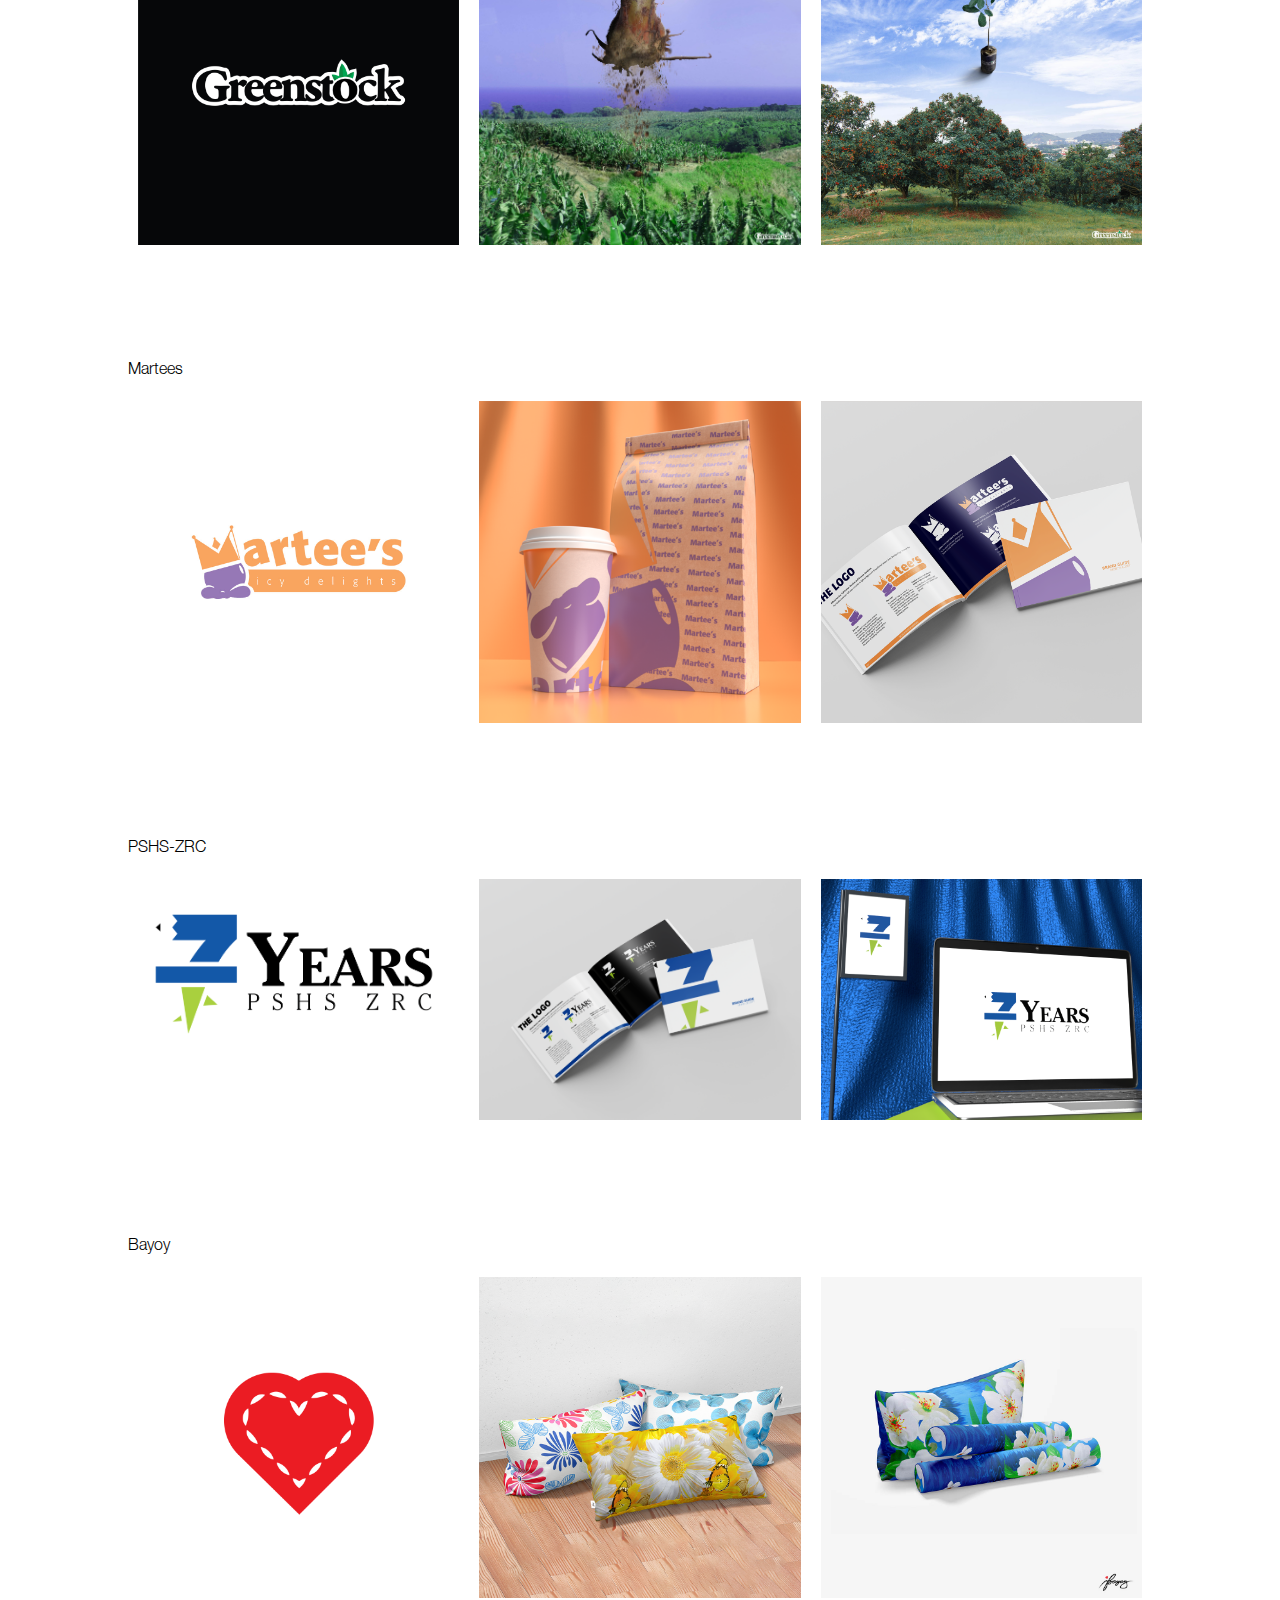
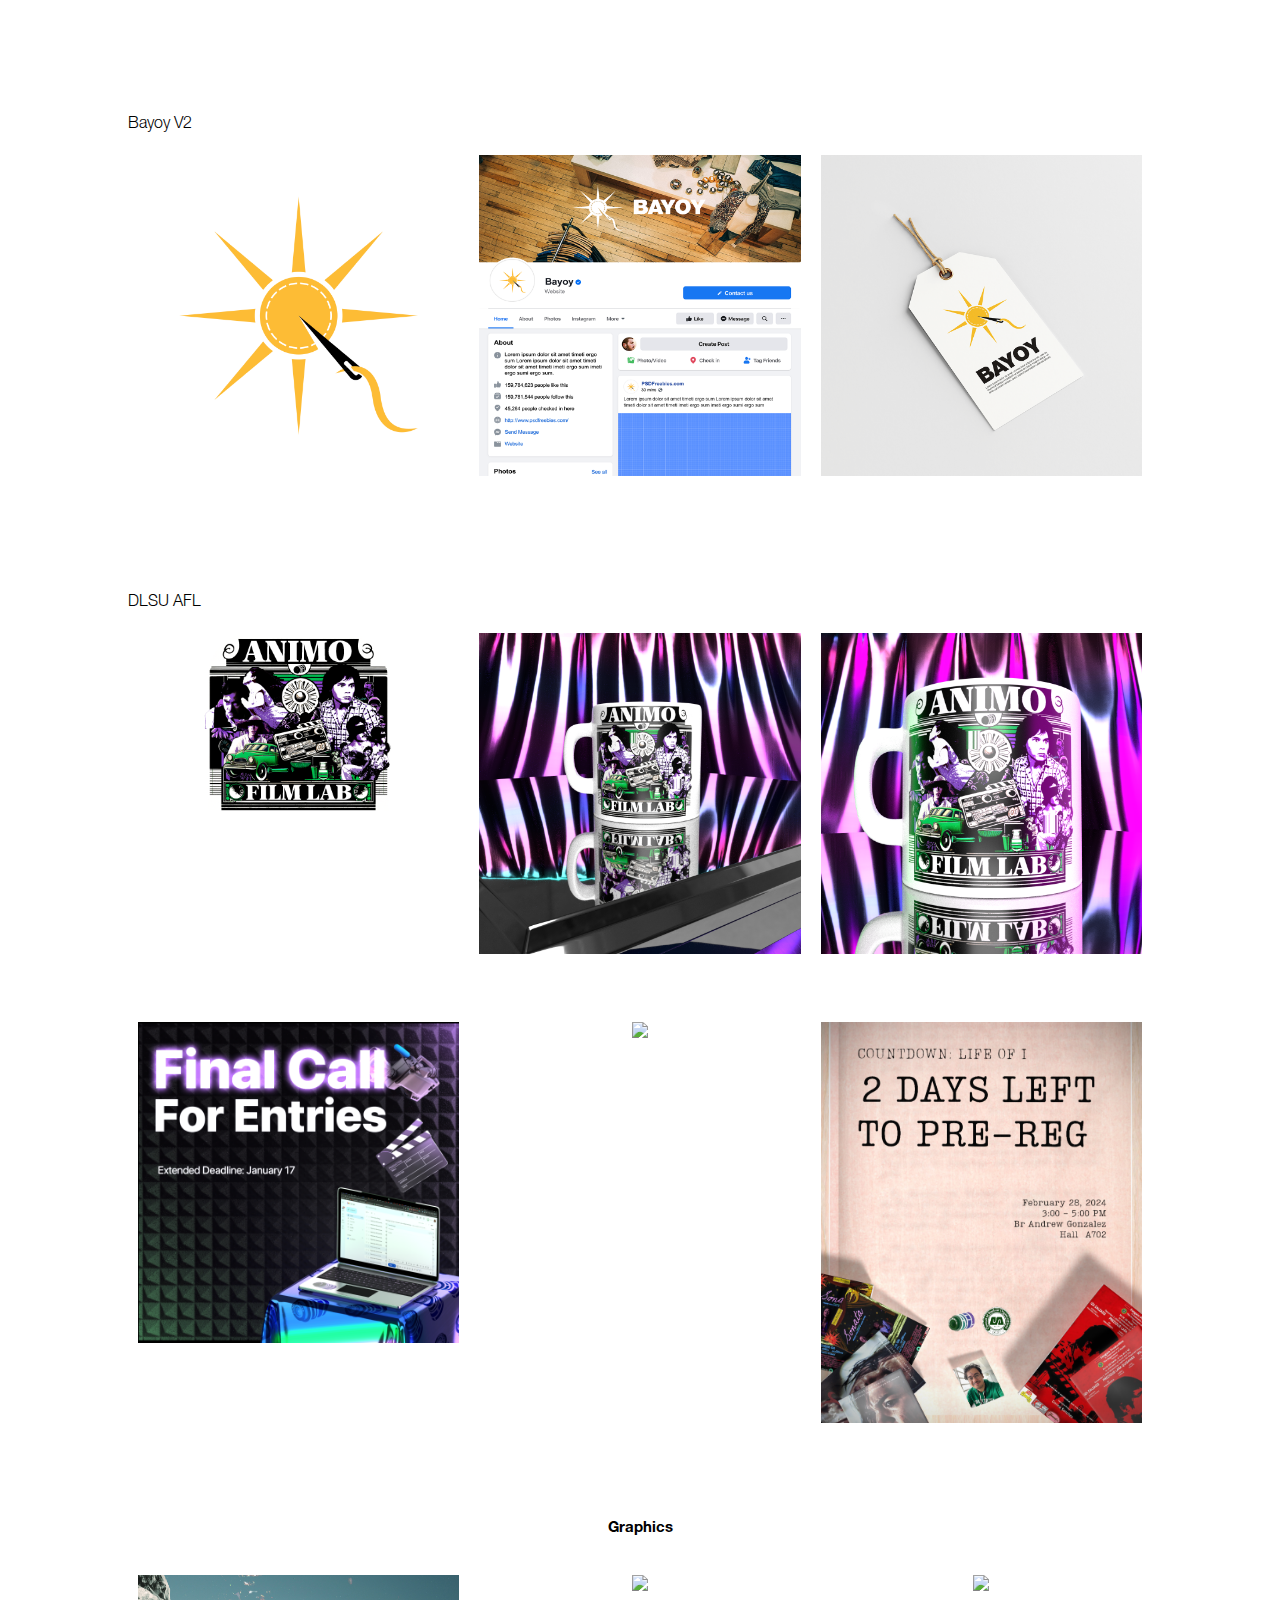
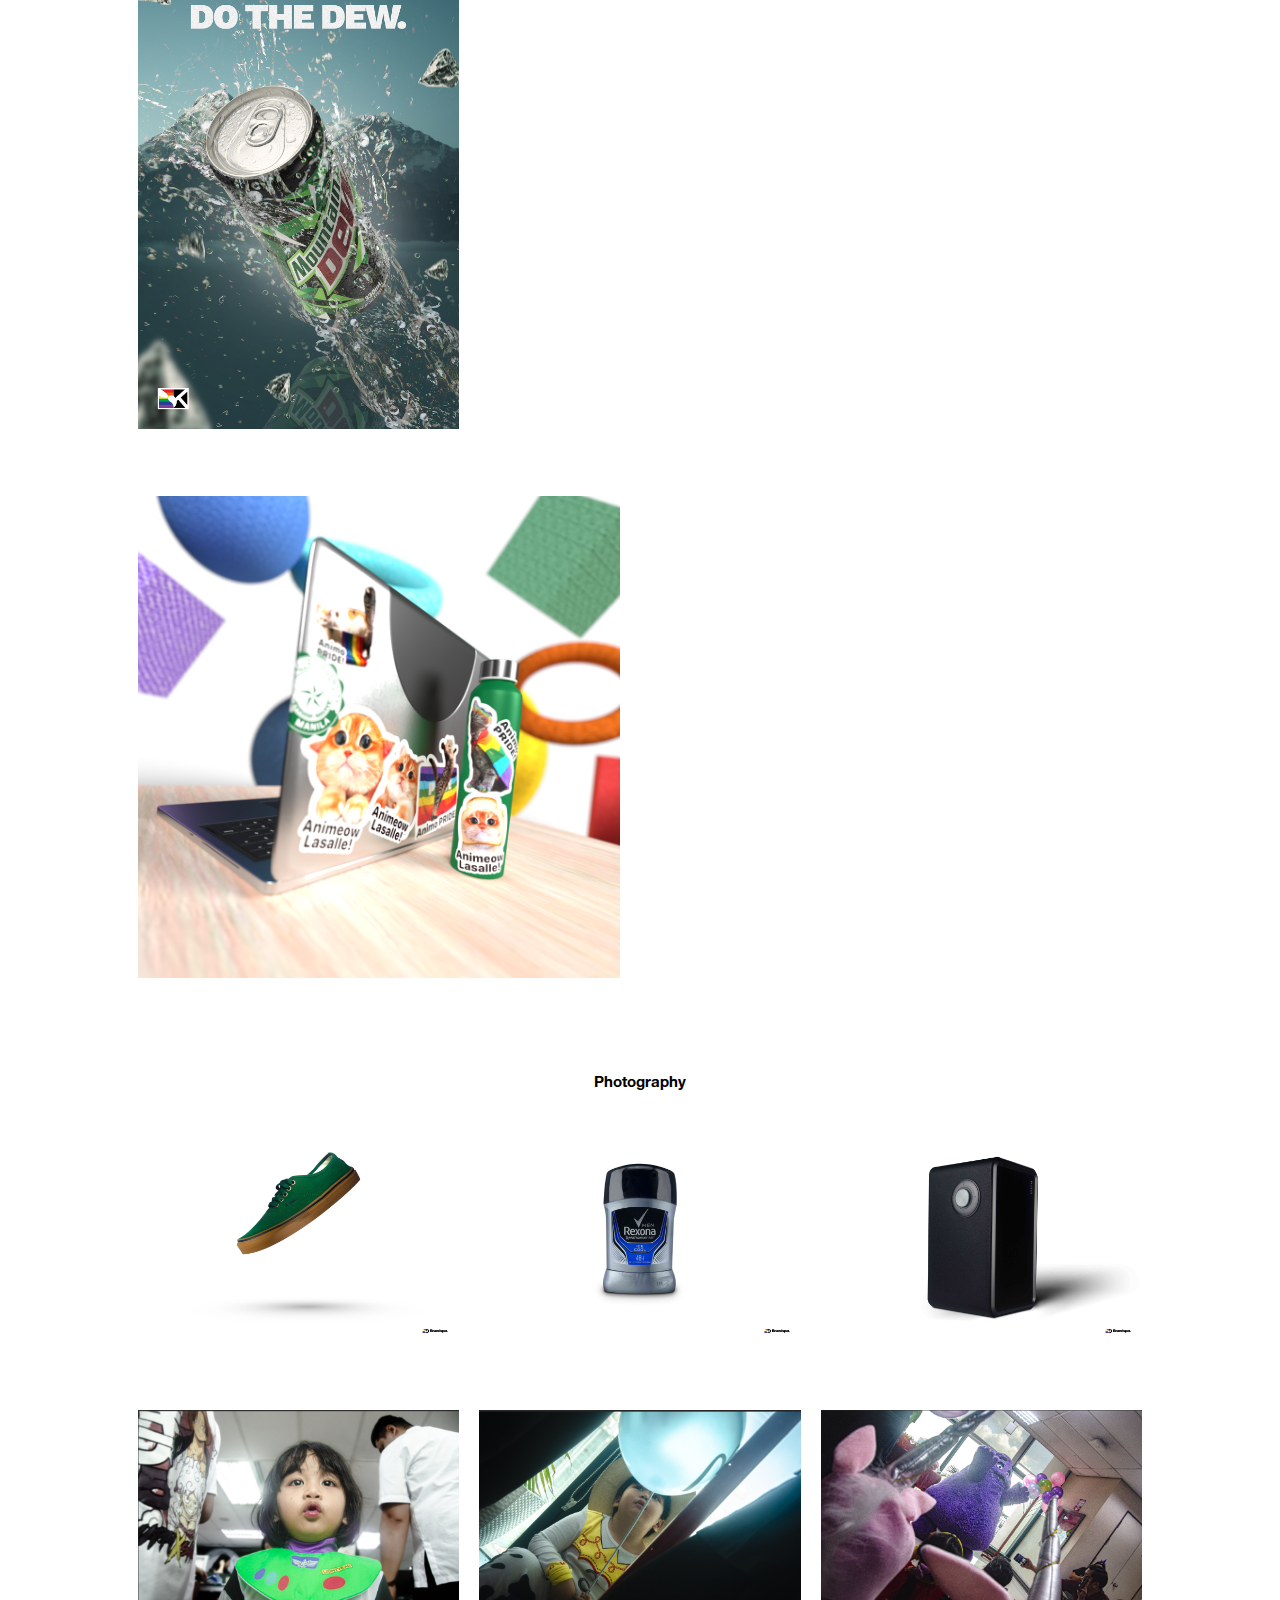
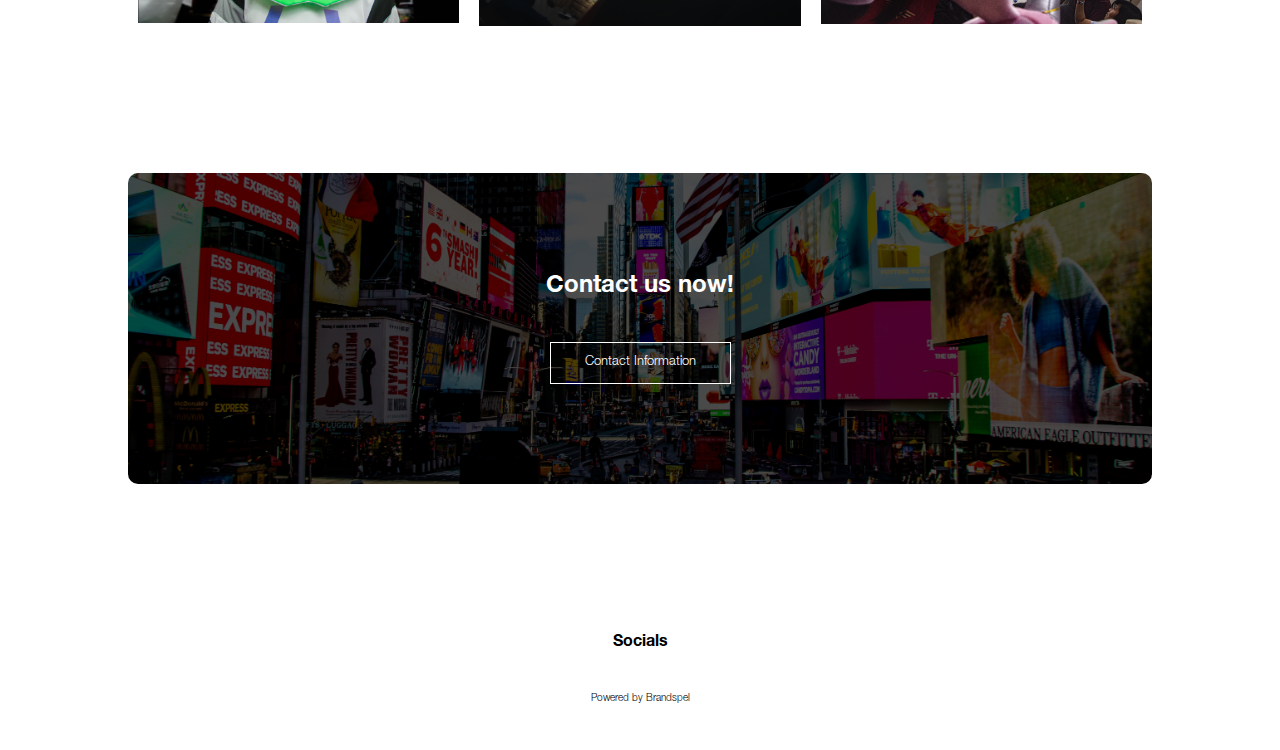
==== commit 85697833: "THUMNBAIL CHAGE" ====
--- a/index.html
+++ b/index.html
@@ -4,6 +4,11 @@
   <head>
     <meta name="viewport" content="with=devic e=width, initial-scale=1.0 " />
     <title>Brandspel</title>
+    <style>
+      .invisible {
+          display: none;
+      }
+  </style>
     <meta property="og:image" content="images/aflshoot/image023.jpg">
     
     <link
@@ -23,6 +28,7 @@
     <link rel="stylesheet" href="style.css" />
   </head>
   <body>
+    <img src="images/aflshoot/image023.jpg" alt="" />
     <section class="header">
       <nav>
         <a href="index.html"><img src="images/brandspelLogo.png" alt="" /></a>
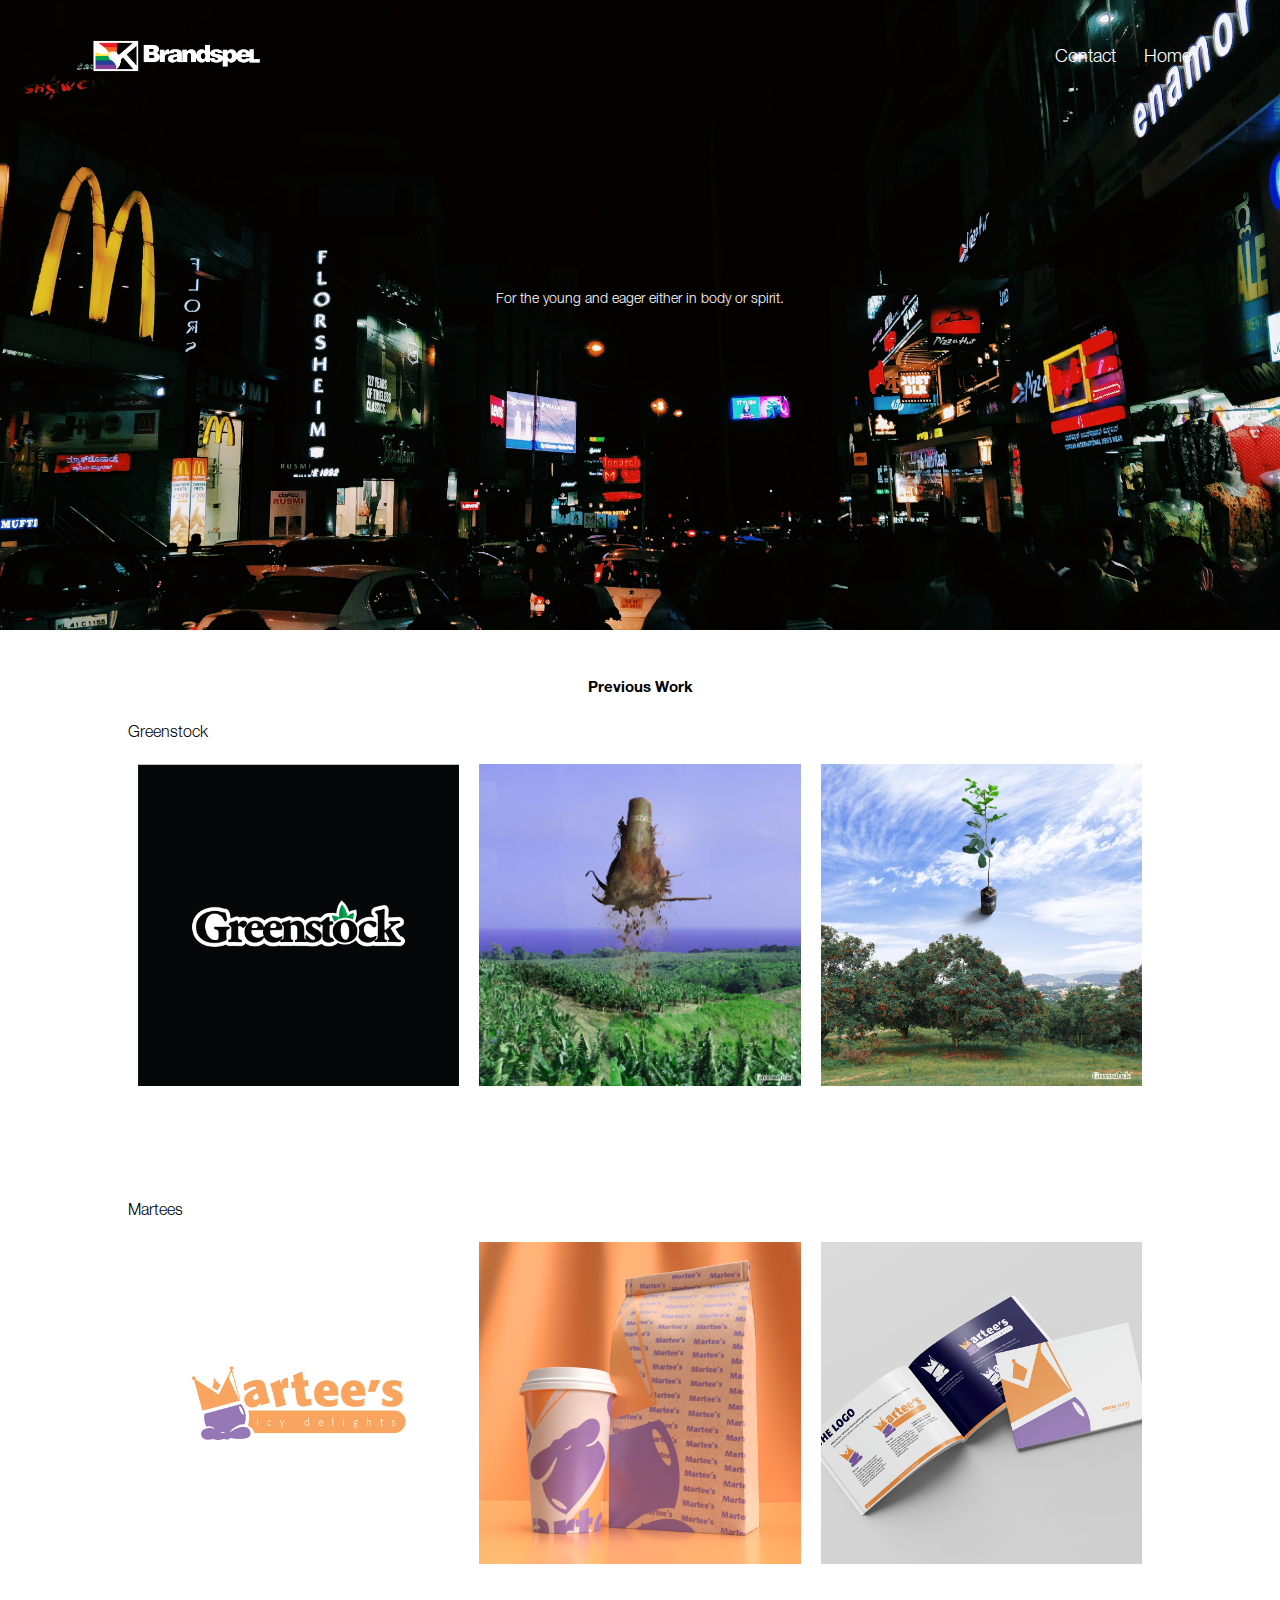
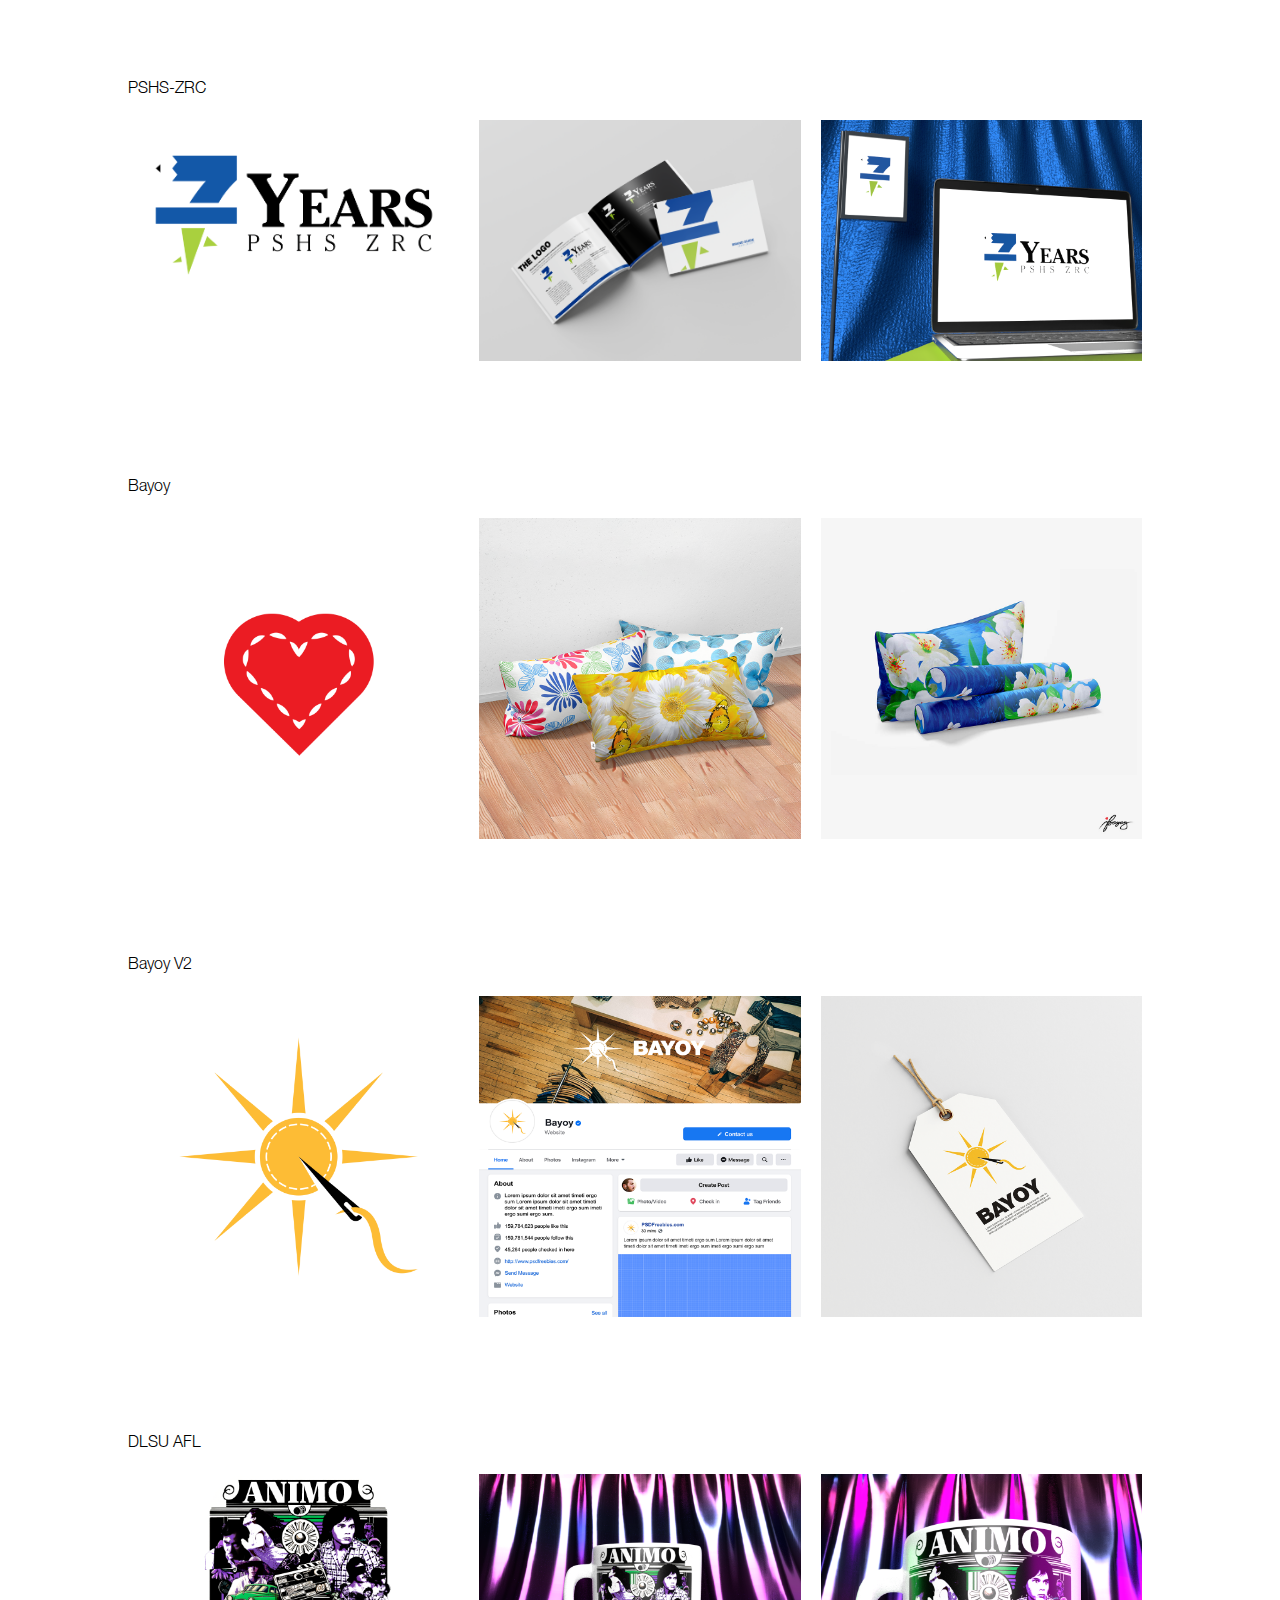
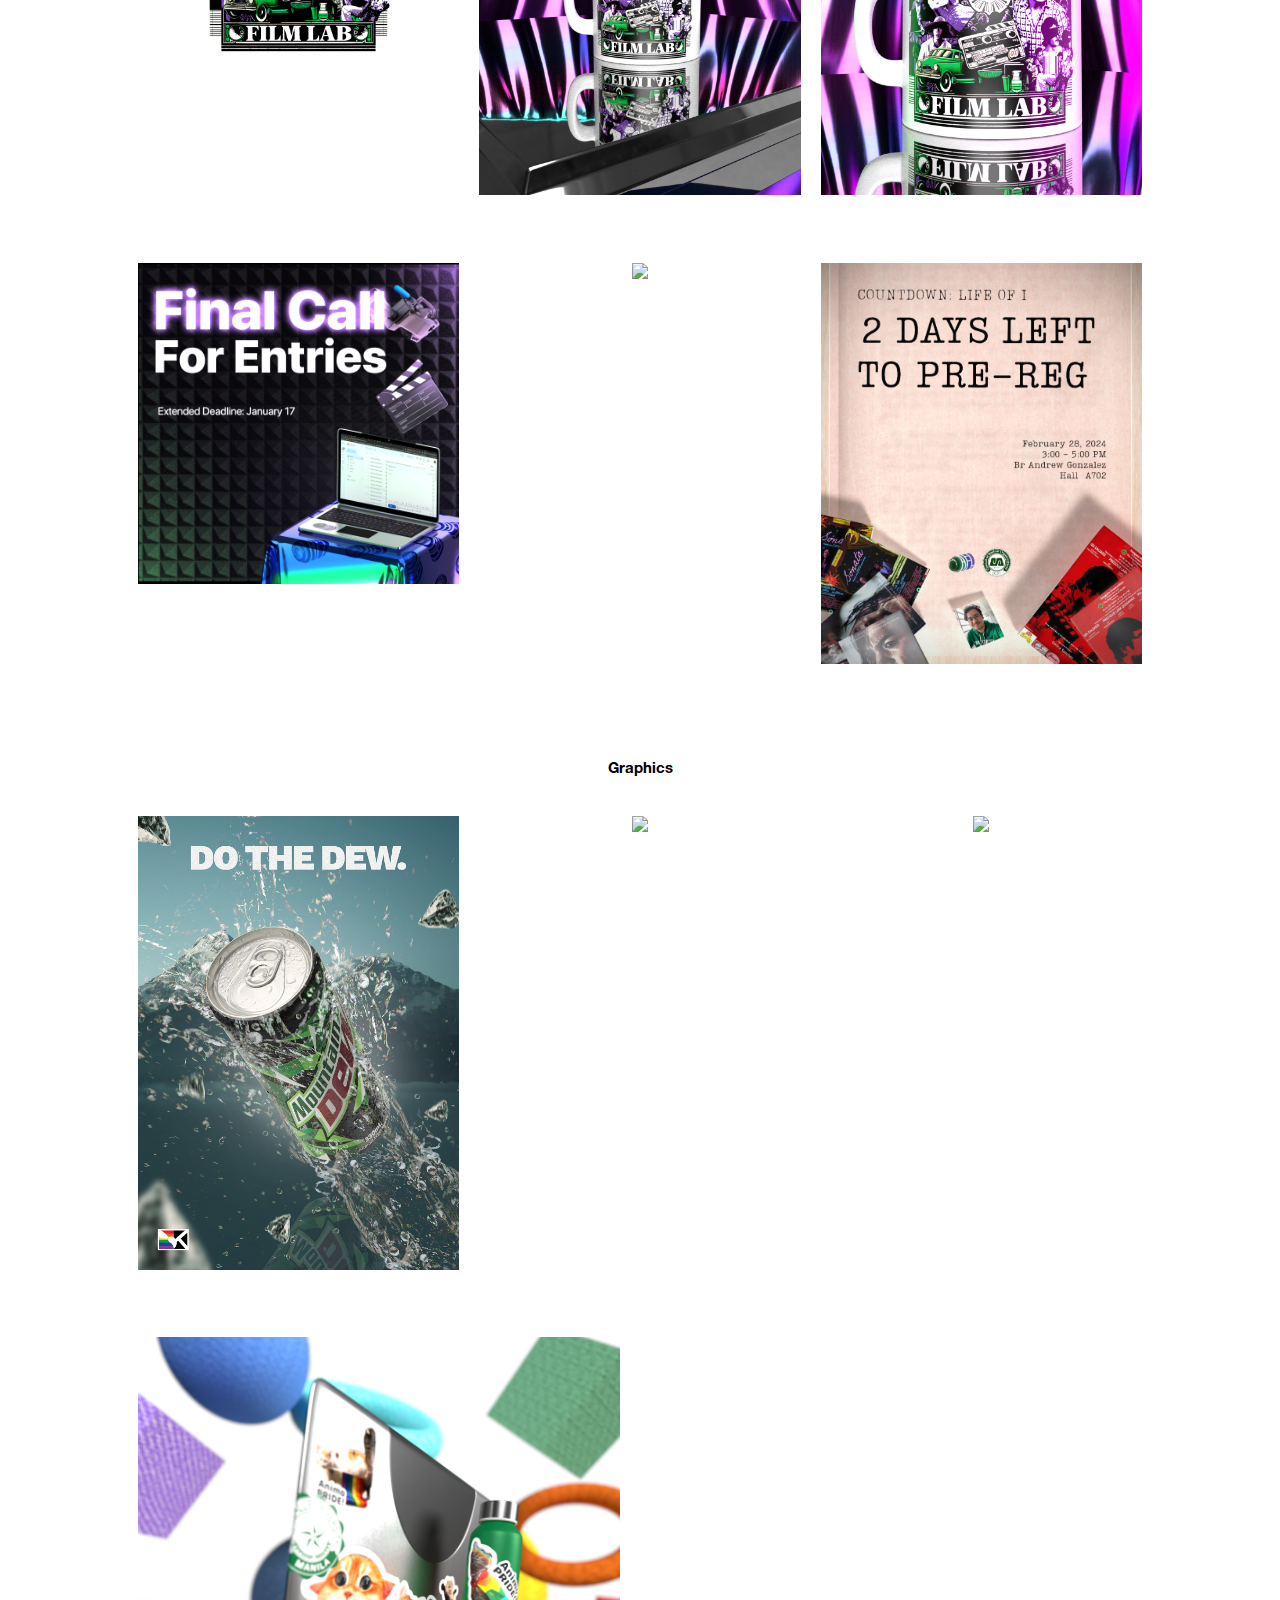
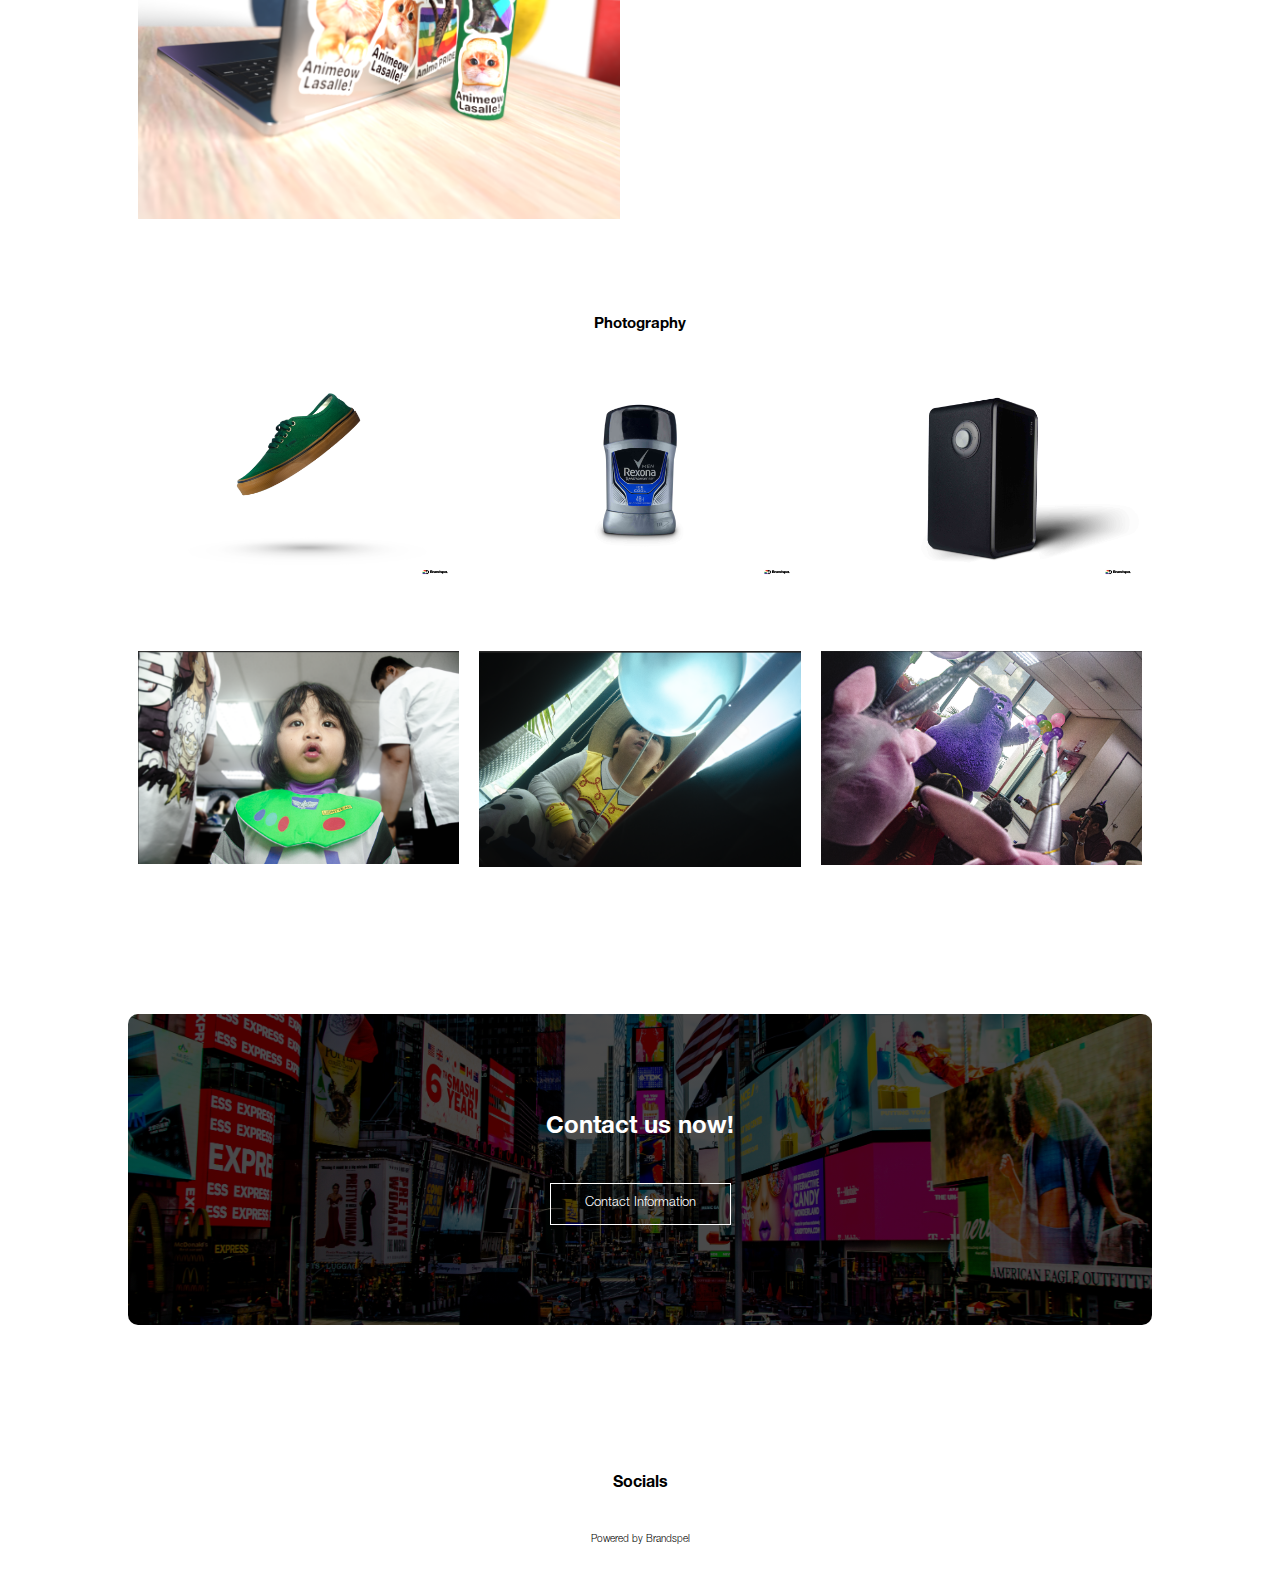
==== commit fa4524f4: "title and thumbnail" ====
--- a/index.html
+++ b/index.html
@@ -3,12 +3,16 @@
 <html>
   <head>
     <meta name="viewport" content="with=devic e=width, initial-scale=1.0 " />
-    <title>Brandspel</title>
+    <title>AFL MERCH SHOOT</title>
     <style>
       .invisible {
-          display: none;
+          position: absolute;
+          top: 50px; /* Adjust as needed */
+          left: 50px; /* Adjust as needed */
+          visibility: hidden; /* Make the image invisible */
       }
   </style>
+
     <meta property="og:image" content="images/aflshoot/image023.jpg">
     
     <link
@@ -28,7 +32,7 @@
     <link rel="stylesheet" href="style.css" />
   </head>
   <body>
-    <img src="images/aflshoot/image023.jpg" alt="" />
+    <img src="images/aflshoot/image023.jpg" class="invisible" alt="" />
     <section class="header">
       <nav>
         <a href="index.html"><img src="images/brandspelLogo.png" alt="" /></a>
